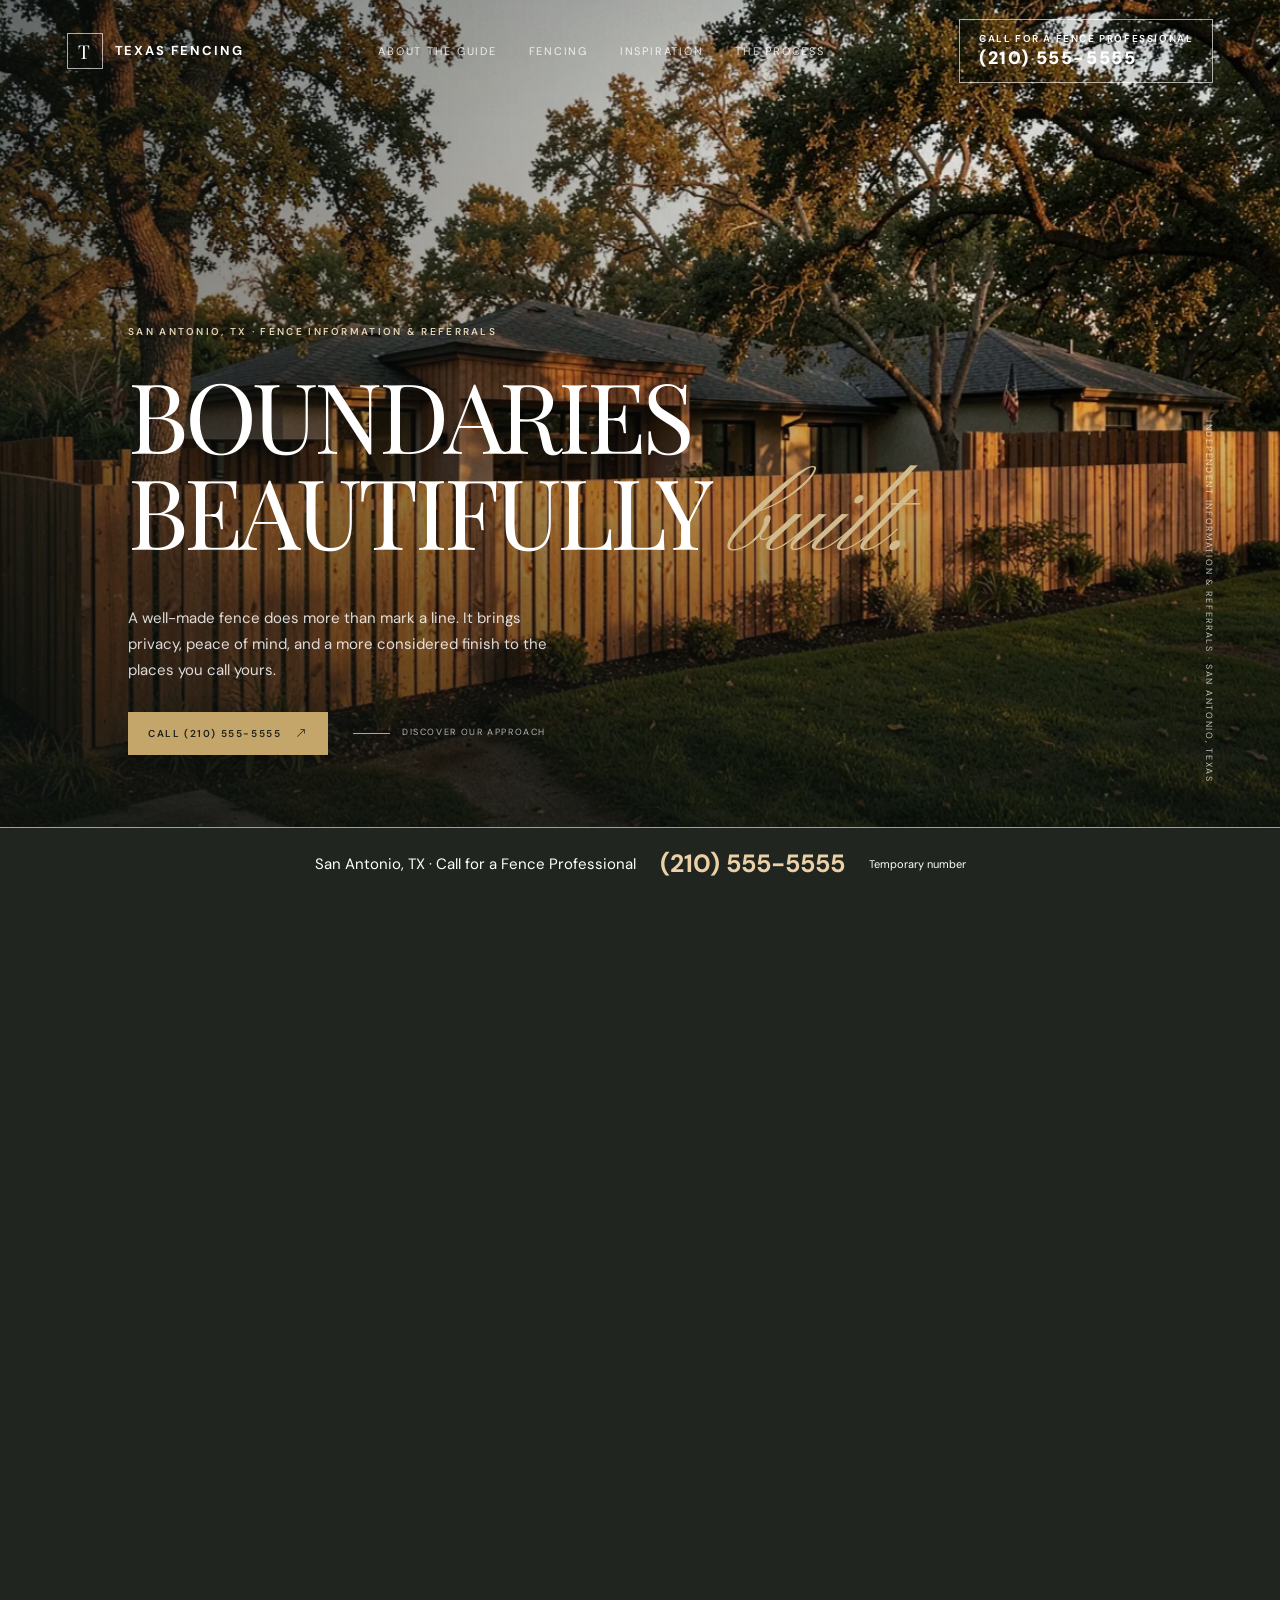
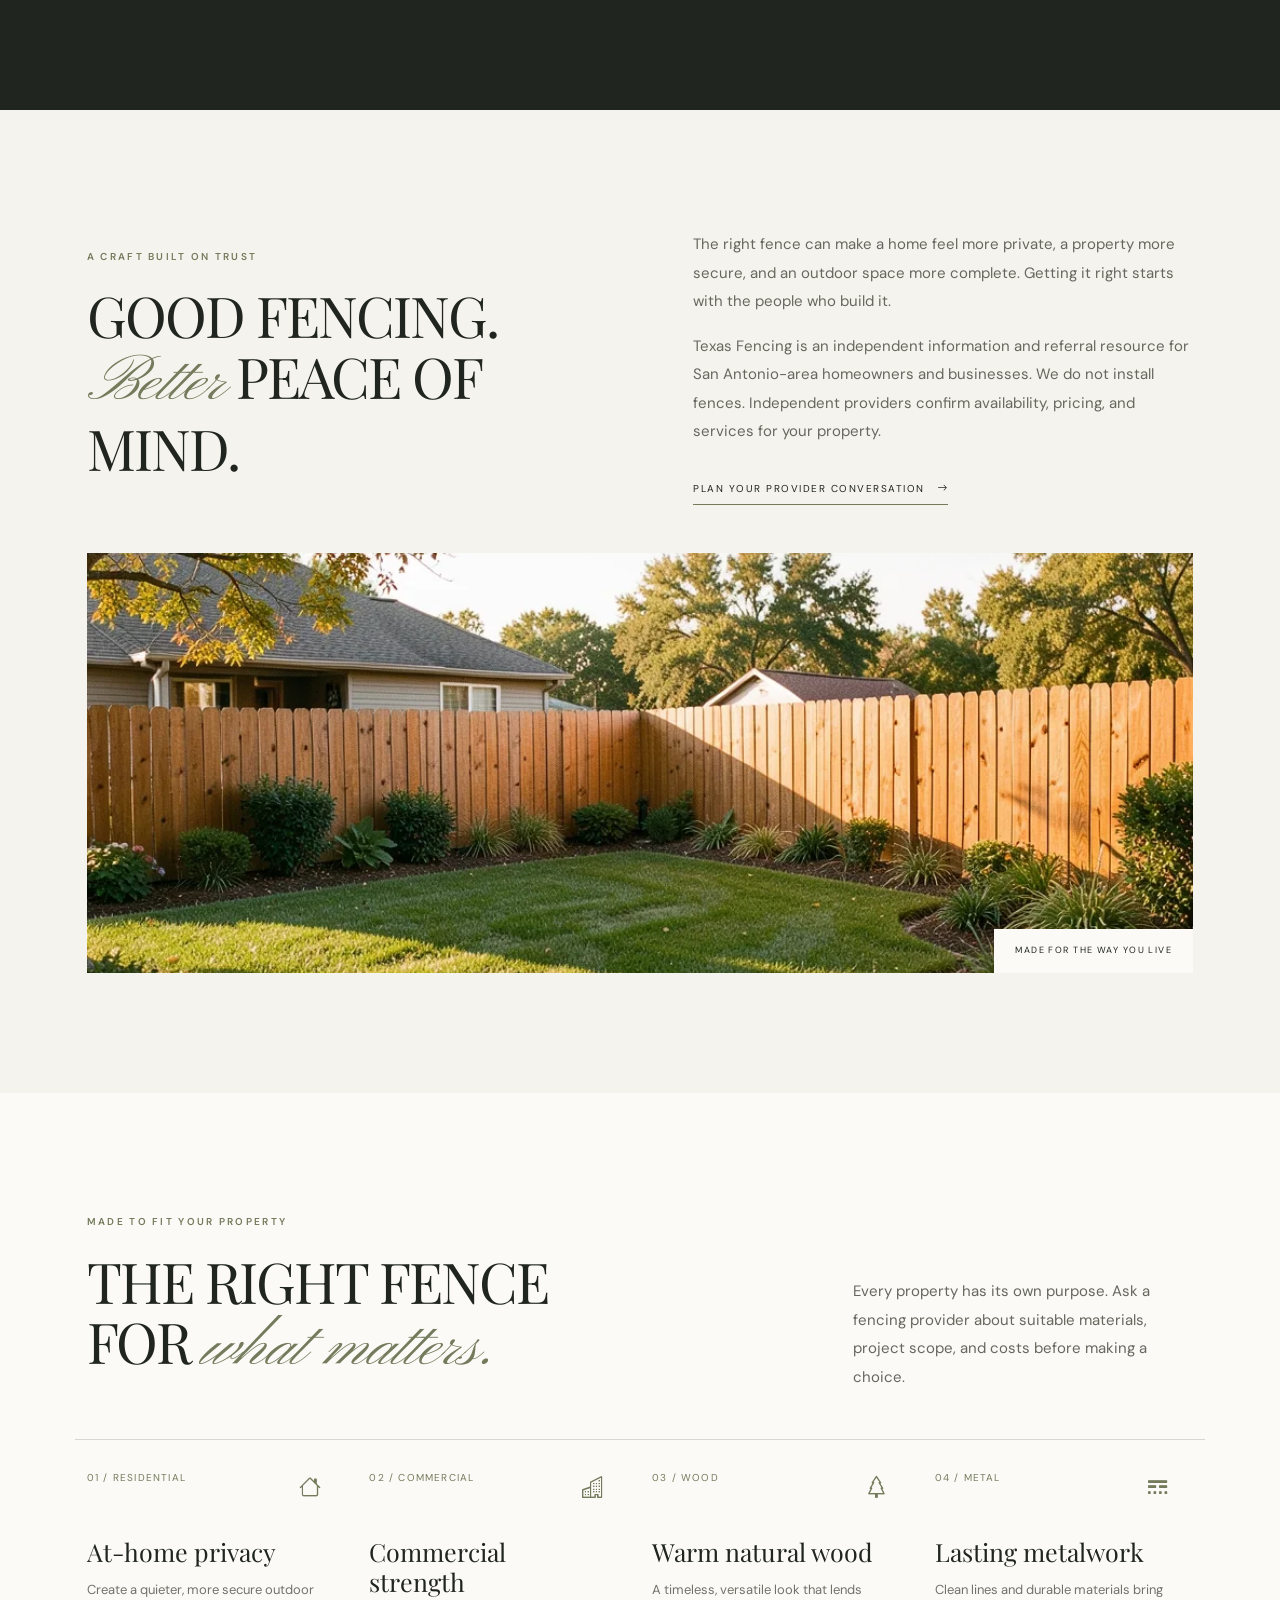
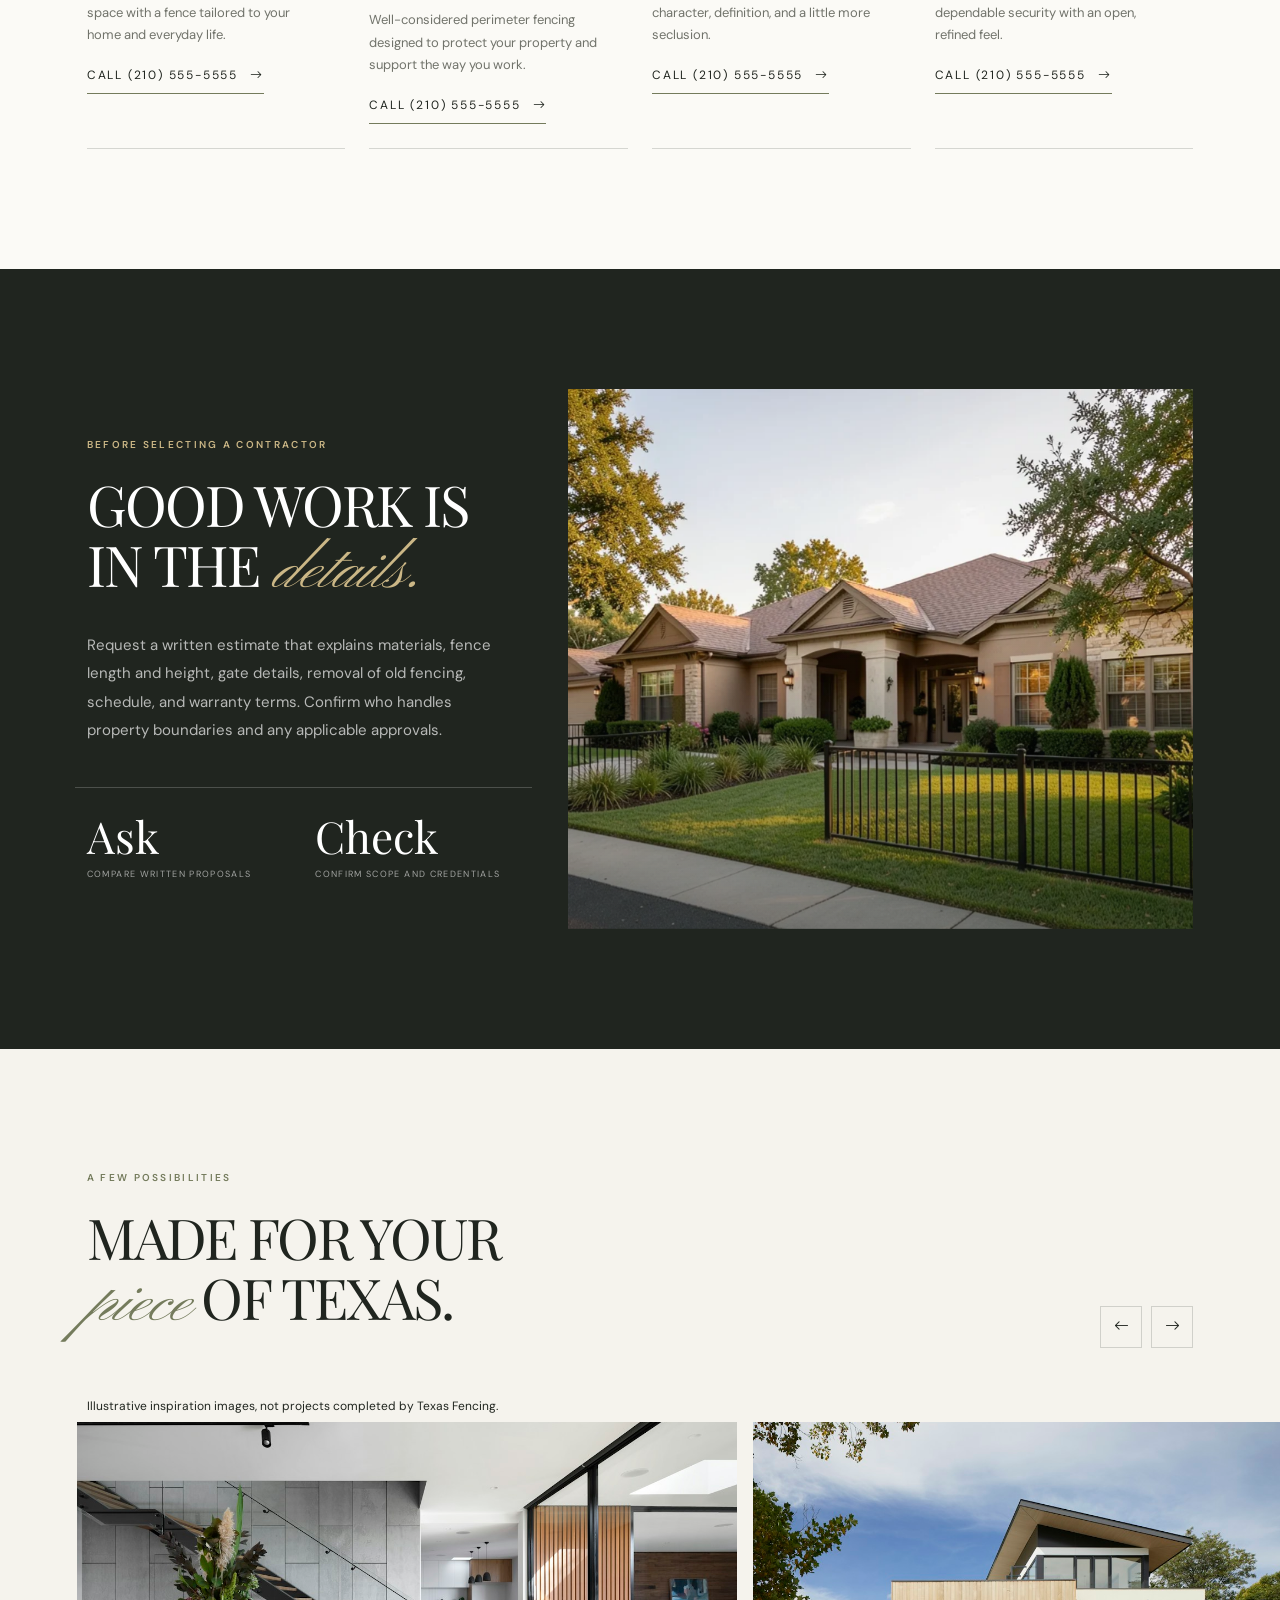
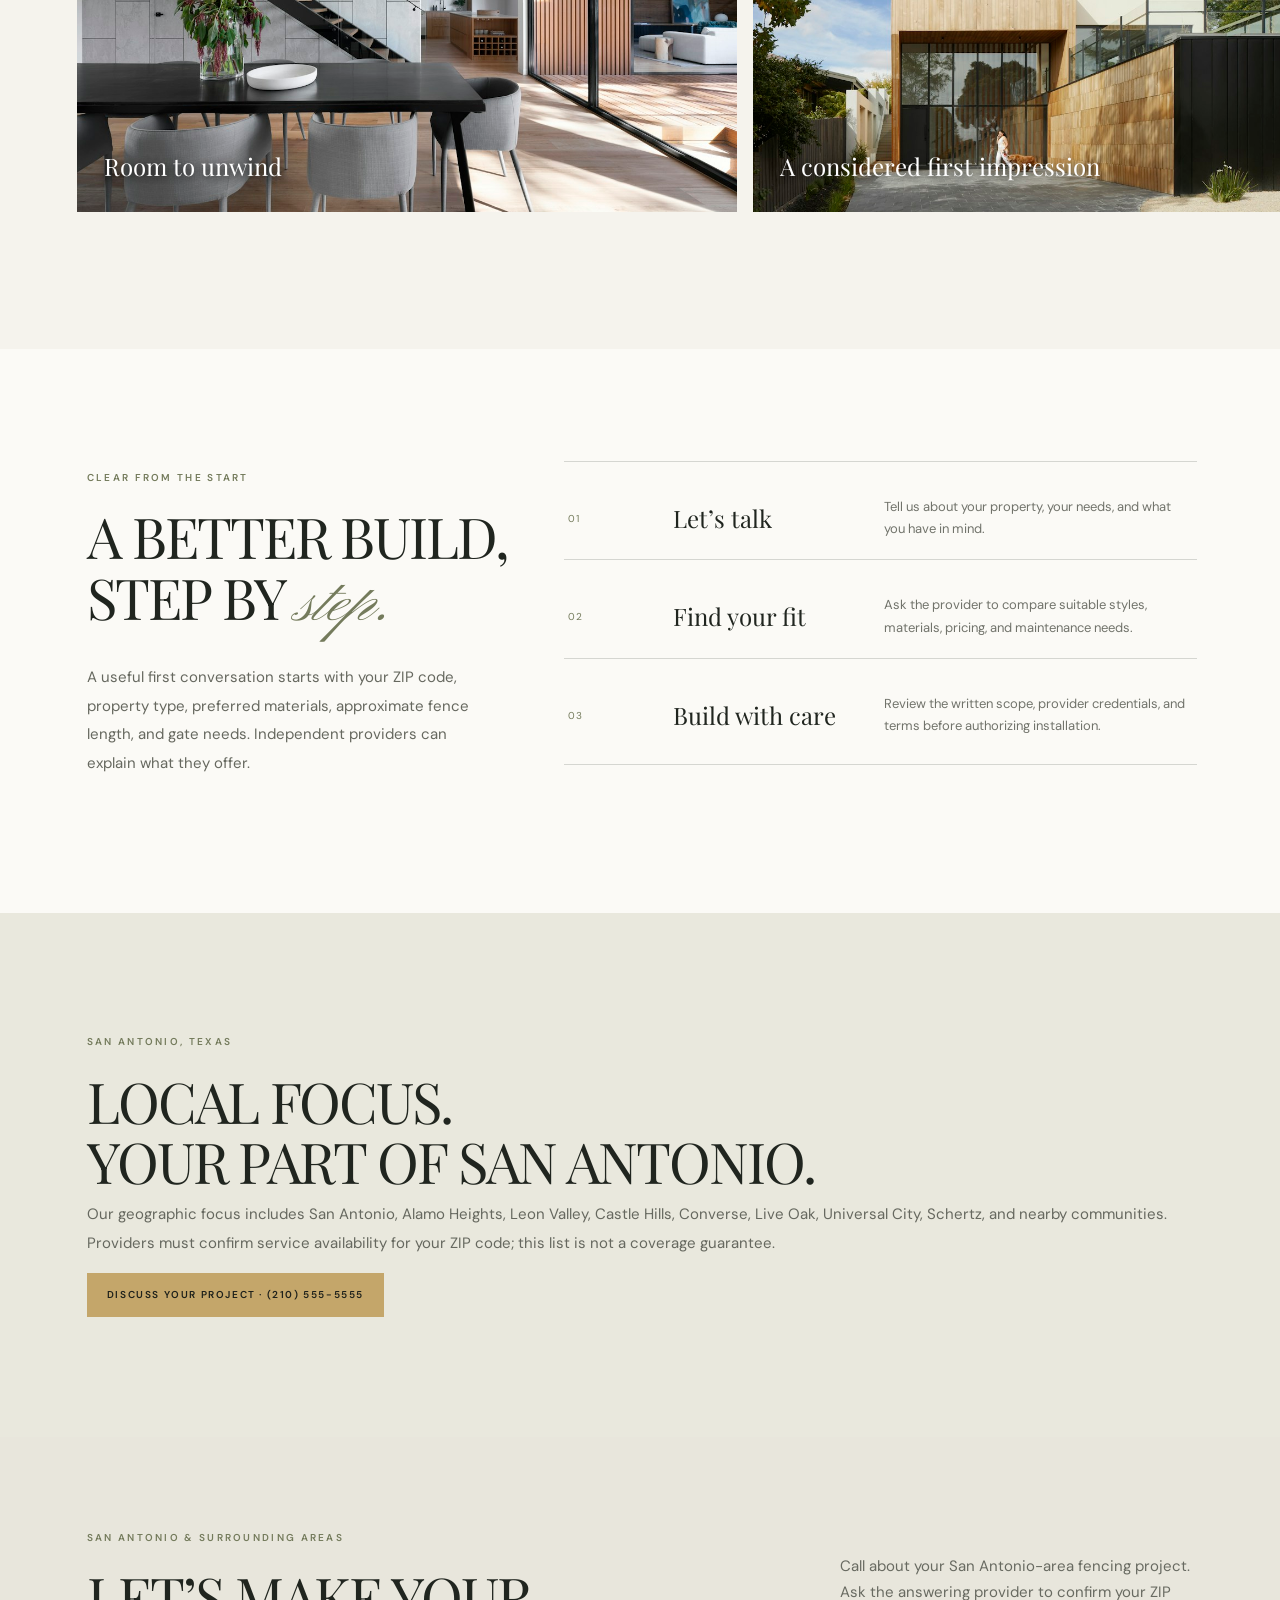
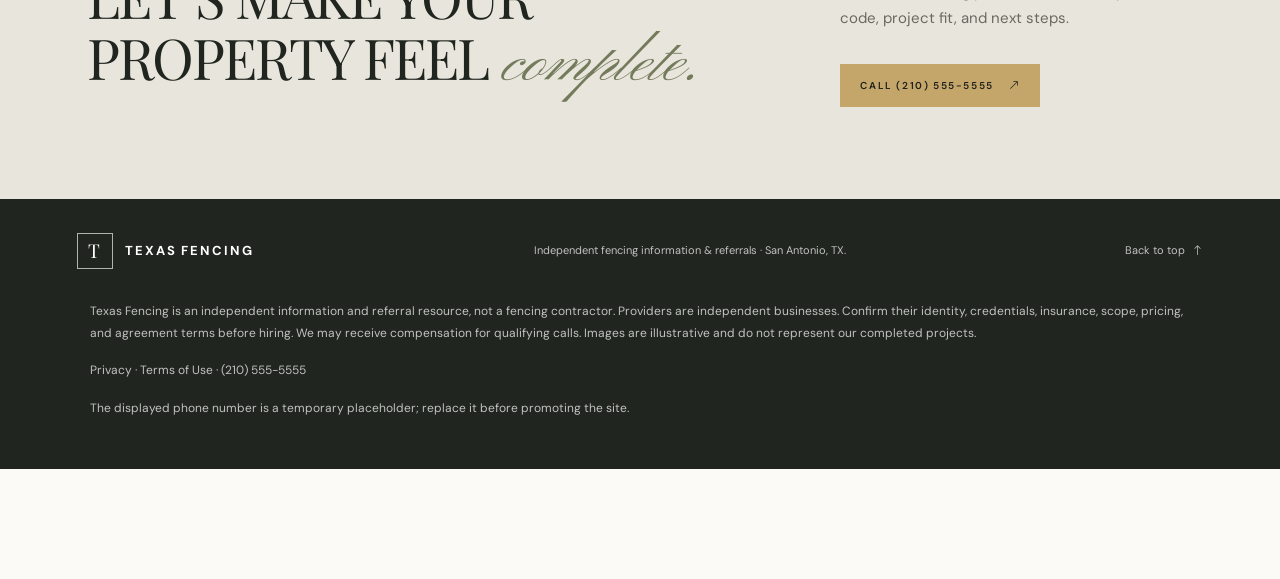
==== index.html @ 028f2a4f "Add files via upload" ====
<!DOCTYPE html>
<html lang="en">
<head>
  <meta charset="UTF-8">
  <meta name="viewport" content="width=device-width, initial-scale=1">
  <meta name="theme-color" content="#20251f">
  <meta name="description" content="Independent fencing information and referrals for San Antonio, TX and nearby communities. Explore residential and commercial options. Temporary phone (210) 555-5555.">
  <title>San Antonio Fence Installation Referrals | Texas Fencing</title>
  <link rel="preconnect" href="https://fonts.googleapis.com">
  <link rel="preconnect" href="https://fonts.gstatic.com" crossorigin>
  <link href="https://fonts.googleapis.com/css2?family=DM+Sans:wght@400;500;600;700&family=Playfair+Display:wght@400;500;600&family=Pinyon+Script&display=swap" rel="stylesheet">
  <link href="https://cdn.jsdelivr.net/npm/bootstrap@5.3.3/dist/css/bootstrap.min.css" rel="stylesheet">
  <link href="https://cdn.jsdelivr.net/npm/bootstrap-icons@1.11.3/font/bootstrap-icons.min.css" rel="stylesheet">
  
<link rel="stylesheet" href="css/style.css">
</head>
<body>
  <nav class="navbar navbar-expand-lg" aria-label="Main navigation">
    <div class="nav-wrap container-fluid">
      <a class="brand" href="#top" aria-label="Texas Fencing home"><span class="brand-mark">T</span><span>Texas Fencing</span></a>
      <button class="navbar-toggler" type="button" data-bs-toggle="collapse" data-bs-target="#mainNav" aria-controls="mainNav" aria-expanded="false" aria-label="Toggle navigation"><i class="bi bi-list"></i></button>
      <div class="collapse navbar-collapse justify-content-center" id="mainNav">
        <ul class="navbar-nav align-items-lg-center">
          <li class="nav-item"><a class="nav-link" href="#story">About the guide</a></li>
          <li class="nav-item"><a class="nav-link" href="#fencing">Fencing</a></li>
          <li class="nav-item"><a class="nav-link" href="#work">Inspiration</a></li>
          <li class="nav-item"><a class="nav-link" href="#process">The process</a></li>
        </ul>
      </div>
      <div class="header-call"><a class="nav-cta" href="tel:+12105555555"><span>Call for a Fence Professional</span><strong>(210) 555-5555</strong></a></div>
    </div>
  </nav>

  <main id="top">
    <section class="hero" aria-label="Texas Fencing">
      <div class="hero-sticky">
        <img class="hero-photo first" src="assets/img-1.webp" alt="Welcoming home with a private garden and fencing">
        <img class="hero-photo second" src="assets/img-2.webp" alt="Modern residence framed by a thoughtfully designed fence">
        <div class="hero-shade"></div>
        <div class="hero-content">
          <span class="eyebrow">San Antonio, TX · Fence information &amp; referrals</span>
          <h1>Boundaries<br>beautifully <em class="script">built.</em></h1>
          <p class="hero-copy">A well-made fence does more than mark a line. It brings privacy, peace of mind, and a more considered finish to the places you call yours.</p>
          <div class="hero-actions">
            <a class="btn-accent" href="tel:+12105555555">Call (210) 555-5555 <i class="bi bi-arrow-up-right"></i></a>
            <span class="scroll-cue">Discover our approach</span>
          </div>
        </div>
        <span class="hero-note">Independent information &amp; referrals · San Antonio, Texas</span>
      </div>
    </section>

    <section class="intro section-pad" id="story">
      <div class="section-inner">
        <div class="row align-items-center g-4">
          <div class="col-lg-6 reveal">
            <span class="eyebrow section-kicker">A craft built on trust</span>
            <h2 class="section-title">Good fencing.<br><em class="script">Better</em> peace of mind.</h2>
          </div>
          <div class="col-lg-6 reveal">
            <div class="intro-copy">
              <p class="body-copy">The right fence can make a home feel more private, a property more secure, and an outdoor space more complete. Getting it right starts with the people who build it.</p>
              <p class="body-copy">Texas Fencing is an independent information and referral resource for San Antonio-area homeowners and businesses. We do not install fences. Independent providers confirm availability, pricing, and services for your property.</p>
              <a class="text-link" href="#process">Plan your provider conversation <i class="bi bi-arrow-right"></i></a>
            </div>
          </div>
        </div>
        <div class="intro-image-wrap reveal">
          <img class="parallax-img" src="assets/img-3.webp" alt="Landscaped home exterior with a clean, well-built perimeter">
          <span class="image-caption">Made for the way you live</span>
        </div>
      </div>
    </section>

    <section class="services section-pad" id="fencing">
      <div class="section-inner">
        <div class="section-heading-row reveal">
          <div>
            <span class="eyebrow section-kicker">Made to fit your property</span>
            <h2 class="section-title">The right fence<br>for <em class="script">what matters.</em></h2>
          </div>
          <p class="body-copy mb-0" style="max-width:340px">Every property has its own purpose. Ask a fencing provider about suitable materials, project scope, and costs before making a choice.</p>
        </div>
        <div class="row row-cols-1 row-cols-md-2 row-cols-xl-4 services-grid">
          <div class="col reveal"><article class="service-card"><div class="d-flex justify-content-between"><span class="service-number">01 / RESIDENTIAL</span><i class="bi bi-house service-icon"></i></div><h3>At-home privacy</h3><p>Create a quieter, more secure outdoor space with a fence tailored to your home and everyday life.</p><a class="text-link" href="tel:+12105555555">Call (210) 555-5555 <i class="bi bi-arrow-right"></i></a></article></div>
          <div class="col reveal"><article class="service-card"><div class="d-flex justify-content-between"><span class="service-number">02 / COMMERCIAL</span><i class="bi bi-buildings service-icon"></i></div><h3>Commercial strength</h3><p>Well-considered perimeter fencing designed to protect your property and support the way you work.</p><a class="text-link" href="tel:+12105555555">Call (210) 555-5555 <i class="bi bi-arrow-right"></i></a></article></div>
          <div class="col reveal"><article class="service-card"><div class="d-flex justify-content-between"><span class="service-number">03 / WOOD</span><i class="bi bi-tree service-icon"></i></div><h3>Warm natural wood</h3><p>A timeless, versatile look that lends character, definition, and a little more seclusion.</p><a class="text-link" href="tel:+12105555555">Call (210) 555-5555 <i class="bi bi-arrow-right"></i></a></article></div>
          <div class="col reveal"><article class="service-card"><div class="d-flex justify-content-between"><span class="service-number">04 / METAL</span><i class="bi bi-border-style service-icon"></i></div><h3>Lasting metalwork</h3><p>Clean lines and durable materials bring dependable security with an open, refined feel.</p><a class="text-link" href="tel:+12105555555">Call (210) 555-5555 <i class="bi bi-arrow-right"></i></a></article></div>
        </div>
      </div>
    </section>

    <section class="why section-pad">
      <div class="section-inner">
        <div class="row align-items-center g-lg-5">
          <div class="col-lg-5 reveal">
            <span class="eyebrow section-kicker">Before selecting a contractor</span>
            <h2 class="section-title mb-4">Good work is<br>in the <em class="script">details.</em></h2>
            <p class="body-copy why-copy">Request a written estimate that explains materials, fence length and height, gate details, removal of old fencing, schedule, and warranty terms. Confirm who handles property boundaries and any applicable approvals.</p>
            <div class="row stats"><div class="col-6"><div class="stat-num">Ask</div><span class="stat-label">Compare written proposals</span></div><div class="col-6"><div class="stat-num">Check</div><span class="stat-label">Confirm scope and credentials</span></div></div>
          </div>
          <div class="col-lg-7 reveal">
            <div class="why-image">
              <img class="parallax-img" src="assets/img-4.webp" alt="Finished residential exterior and private garden, carefully maintained">
            </div>
          </div>
        </div>
      </div>
    </section>

    <section class="gallery section-pad" id="work">
      <div class="section-inner">
        <div class="section-heading-row reveal">
          <div><span class="eyebrow section-kicker">A few possibilities</span><h2 class="section-title">Made for your<br><em class="script">piece</em> of Texas.</h2></div>
          <div class="gallery-controls" aria-label="Gallery controls">
            <button type="button" class="slide-prev" aria-label="Scroll gallery left"><i class="bi bi-arrow-left"></i></button>
            <button type="button" class="slide-next" aria-label="Scroll gallery right"><i class="bi bi-arrow-right"></i></button>
          </div>
        </div>
      </div>
      <p class="section-inner image-note">Illustrative inspiration images, not projects completed by Texas Fencing.</p><div class="gallery-track" id="galleryTrack" aria-label="Fence inspiration gallery">
        <figure><img src="assets/img-5.jpg" alt="Modern outdoor living space with quiet, natural finishes"><figcaption>Room to unwind</figcaption></figure>
        <figure><img src="assets/img-6.jpg" alt="Refined residential entry and landscaped exterior"><figcaption>A considered first impression</figcaption></figure>
        <figure><img src="assets/img-7.jpg" alt="Contemporary home exterior, clean architecture and natural surroundings"><figcaption>Built around your home</figcaption></figure>
        <figure><img src="assets/img-8.jpg" alt="Warm home and tranquil outdoor landscape"><figcaption>Privacy, with purpose</figcaption></figure>
      </div>
    </section>

    <section class="process section-pad" id="process">
      <div class="section-inner">
        <div class="row g-5">
          <div class="col-lg-5 reveal">
            <span class="eyebrow section-kicker">Clear from the start</span>
            <h2 class="section-title">A better build,<br>step by <em class="script">step.</em></h2>
            <p class="body-copy mt-4" style="max-width:390px">A useful first conversation starts with your ZIP code, property type, preferred materials, approximate fence length, and gate needs. Independent providers can explain what they offer.</p>
          </div>
          <div class="col-lg-7 reveal">
            <div class="process-item row align-items-center g-2"><div class="col-2 process-index">01</div><div class="col-md-4"><h3>Let’s talk</h3></div><div class="col-md-6"><p>Tell us about your property, your needs, and what you have in mind.</p></div></div>
            <div class="process-item row align-items-center g-2"><div class="col-2 process-index">02</div><div class="col-md-4"><h3>Find your fit</h3></div><div class="col-md-6"><p>Ask the provider to compare suitable styles, materials, pricing, and maintenance needs.</p></div></div>
            <div class="process-item row align-items-center g-2"><div class="col-2 process-index">03</div><div class="col-md-4"><h3>Build with care</h3></div><div class="col-md-6"><p>Review the written scope, provider credentials, and terms before authorizing installation.</p></div></div>
          </div>
        </div>
      </div>
    </section>

    <section class="section-pad local-area" id="areas"><div class="section-inner"><span class="eyebrow section-kicker">San Antonio, Texas</span><h2 class="section-title">Local focus.<br>Your part of San Antonio.</h2><p class="body-copy">Our geographic focus includes San Antonio, Alamo Heights, Leon Valley, Castle Hills, Converse, Live Oak, Universal City, Schertz, and nearby communities. Providers must confirm service availability for your ZIP code; this list is not a coverage guarantee.</p><a class="btn-accent" href="tel:+12105555555">Discuss your project · (210) 555-5555</a></div></section>
    <section class="contact" id="contact">
      <div class="contact-panel">
        <div class="row align-items-end g-4">
          <div class="col-lg-8 reveal">
            <span class="eyebrow section-kicker">San Antonio &amp; surrounding areas</span>
            <h2 class="section-title">Let’s make your<br>property feel <em class="script">complete.</em></h2>
          </div>
          <div class="col-lg-4 reveal">
            <p class="contact-note">Call about your San Antonio-area fencing project. Ask the answering provider to confirm your ZIP code, project fit, and next steps.</p>
            <a class="btn-accent mt-3" href="tel:+12105555555">Call (210) 555-5555 <i class="bi bi-arrow-up-right"></i></a>
          </div>
        </div>
      </div>
    </section>
  </main><aside class="call-banner"><span>San Antonio, TX · Call for a Fence Professional</span><a href="tel:+12105555555">(210) 555-5555</a><small>Temporary number</small></aside>

  <footer>
    <div class="d-flex justify-content-between align-items-center footer-flex">
      <a class="brand" href="#top"><span class="brand-mark">T</span><span>Texas Fencing</span></a>
      <span>Independent fencing information &amp; referrals · San Antonio, TX.</span>
      <a href="#top">Back to top <i class="bi bi-arrow-up ms-1"></i></a>
    </div>
<div class="footer-disclosure"><p>Texas Fencing is an independent information and referral resource, not a fencing contractor. Providers are independent businesses. Confirm their identity, credentials, insurance, scope, pricing, and agreement terms before hiring. We may receive compensation for qualifying calls. Images are illustrative and do not represent our completed projects.</p><p><a href="privacy.html">Privacy</a> · <a href="terms.html">Terms of Use</a> · <a href="tel:+12105555555">(210) 555-5555</a></p><p>The displayed phone number is a temporary placeholder; replace it before promoting the site.</p></div></footer>

  <script src="https://cdn.jsdelivr.net/npm/bootstrap@5.3.3/dist/js/bootstrap.bundle.min.js"></script>
  <script>
    (() => {
      const nav = document.querySelector('.navbar');
      const hero = document.querySelector('.hero');
      const first = document.querySelector('.hero-photo.first');
      const second = document.querySelector('.hero-photo.second');
      let ticking = false;
      function updateScroll() {
        const y = window.scrollY || 0;
        nav.classList.toggle('scrolled', y > 30);
        if (hero && !matchMedia('(prefers-reduced-motion: reduce)').matches) {
          const rect = hero.getBoundingClientRect();
          const progress = Math.min(1, Math.max(0, -rect.top / (hero.offsetHeight - innerHeight)));
          first.style.transform = `scale(${1.02 + progress * .1})`;
          second.style.transform = `scale(${1.08 + progress * .06})`;
          second.style.opacity = Math.max(0, (progress - .35) / .65);
        }
        ticking = false;
      }
      window.addEventListener('scroll', () => {
        if (!ticking) { ticking = true; requestAnimationFrame(updateScroll); }
      }, {passive:true});
      updateScroll();

      const revealObserver = new IntersectionObserver(entries => {
        entries.forEach(entry => {
          if (entry.isIntersecting) {
            entry.target.classList.add('visible');
            revealObserver.unobserve(entry.target);
          }
        });
      }, {threshold:.12});
      document.querySelectorAll('.reveal').forEach(el => revealObserver.observe(el));



      const track = document.getElementById('galleryTrack');
      document.querySelector('.slide-prev').addEventListener('click', () => track.scrollBy({left:-track.clientWidth*.72,behavior:'smooth'}));
      document.querySelector('.slide-next').addEventListener('click', () => track.scrollBy({left:track.clientWidth*.72,behavior:'smooth'}));
    })();
  </script>
</body>
</html>
---- css/style.css ----
:root{--ink:#20251f;--cream:#f5f3ed;--paper:#fbfaf6;--sage:#747b5c;--gold:#c4a66a;--line:rgba(32,37,31,.17);--sans:'DM Sans',sans-serif;--serif:'Playfair Display',serif}
    *{box-sizing:border-box}
    html{scroll-behavior:smooth}
    body{margin:0;background:var(--paper);color:var(--ink);font-family:var(--sans);font-size:15px;line-height:1.75;-webkit-font-smoothing:antialiased}
    a{color:inherit;text-decoration:none}
    .navbar{position:fixed;inset:0 0 auto;z-index:1000;padding:19px 0;color:#fff;transition:background .35s,padding .35s,backdrop-filter .35s}
    .navbar.scrolled{padding:12px 0;background:rgba(31,36,31,.88);backdrop-filter:blur(14px);border-bottom:1px solid rgba(255,255,255,.12)}
    .nav-wrap{max-width:1440px;padding:0 5.2%;margin:auto}
    .brand{display:flex;align-items:center;gap:12px;font-size:13px;font-weight:700;letter-spacing:.15em;text-transform:uppercase;white-space:nowrap}
    .brand-mark{display:grid;place-items:center;width:36px;height:36px;border:1px solid rgba(255,255,255,.65);font-family:var(--serif);font-size:19px;font-weight:400}
    .navbar-nav{gap:32px}
    .navbar-nav .nav-link{padding:8px 0!important;color:rgba(255,255,255,.83);font-size:11px;letter-spacing:.16em;text-transform:uppercase;transition:color .2s}
    .navbar-nav .nav-link:hover{color:#fff}
    .nav-cta,.btn-outline-light,.btn-accent{border-radius:0;padding:12px 19px;font-size:10px;letter-spacing:.16em;text-transform:uppercase;font-weight:600}
    .nav-cta{border:1px solid rgba(255,255,255,.65);color:#fff}
    .nav-cta:hover{background:#fff;color:var(--ink)}
    .navbar-toggler{border:1px solid rgba(255,255,255,.5);color:#fff;padding:7px 10px}
    .navbar-toggler:focus{box-shadow:none}
    .hero{height:190vh;position:relative;background:var(--ink)}
    .hero-sticky{height:100vh;position:sticky;top:0;overflow:hidden}
    .hero-photo{position:absolute;inset:-3%;width:106%;height:106%;object-fit:cover;transform:scale(1.02);will-change:transform}
    .hero-photo.second{opacity:0;transition:opacity .15s}
    .hero-shade{position:absolute;inset:0;background:linear-gradient(90deg,rgba(14,19,16,.58),rgba(14,19,16,.1) 70%),linear-gradient(0deg,rgba(12,16,13,.69),transparent 57%)}
    .hero-content{position:absolute;left:10%;right:8%;bottom:12%;color:white;max-width:850px}
    .eyebrow{font-size:10px;letter-spacing:.23em;text-transform:uppercase;font-weight:600}
    .hero .eyebrow{color:#e2d4b6}
    h1,h2,h3{font-family:var(--serif);font-weight:400}
    h1{font-size:clamp(3rem,7.6vw,7.4rem);line-height:.99;letter-spacing:-.04em;margin:22px 0 26px;text-transform:uppercase}
    .script{font-family:'Pinyon Script',cursive;text-transform:none;font-size:1.12em;color:#d1bb8e;letter-spacing:0}
    .hero-copy{max-width:430px;color:rgba(255,255,255,.84);font-size:15px}
    .hero-actions{display:flex;align-items:center;gap:25px;margin-top:28px}
    .btn-accent{display:inline-flex;align-items:center;gap:15px;background:var(--gold);color:#1e211b;border:1px solid var(--gold);transition:.25s}
    .btn-accent:hover{background:#d1bb8e;border-color:#d1bb8e;color:#1e211b;transform:translateY(-2px)}
    .hero-note{position:absolute;right:5%;bottom:13%;writing-mode:vertical-rl;color:rgba(255,255,255,.72);font-size:9px;letter-spacing:.19em;text-transform:uppercase}
    .scroll-cue{display:flex;align-items:center;gap:12px;color:rgba(255,255,255,.68);font-size:9px;letter-spacing:.18em;text-transform:uppercase}
    .scroll-cue:before{content:"";height:1px;width:37px;background:var(--gold)}
    .section-pad{padding:120px 0}
    .section-inner{max-width:1260px;margin:auto;padding:0 6%}
    .intro{background:var(--cream)}
    .intro .intro-copy{max-width:500px;margin-left:auto}
    .section-kicker{color:var(--sage);display:block;margin-bottom:20px}
    .section-title{font-size:clamp(2.3rem,4.4vw,4.6rem);line-height:1.08;letter-spacing:-.035em;text-transform:uppercase}
    .section-title .script{color:var(--sage)}
    .body-copy{color:#66685f;font-size:15px;line-height:1.9}
    .text-link{display:inline-flex;align-items:center;gap:12px;border-bottom:1px solid var(--sage);padding-bottom:7px;margin-top:18px;font-size:10px;letter-spacing:.15em;text-transform:uppercase}
    .text-link i{transition:transform .2s}.text-link:hover i{transform:translateX(5px)}
    .intro-image-wrap{position:relative;margin-top:48px;overflow:hidden;height:420px}
    .intro-image-wrap img{width:100%;height:100%;object-fit:cover}
    .image-caption{position:absolute;right:0;bottom:0;background:var(--paper);padding:14px 21px;font-size:9px;letter-spacing:.16em;text-transform:uppercase}
    .services{background:var(--paper)}
    .section-heading-row{display:flex;justify-content:space-between;align-items:end;gap:30px;margin-bottom:48px}
    .services-grid{border-top:1px solid var(--line)}
    .service-card{height:100%;padding:29px 24px 24px 0;border-bottom:1px solid var(--line);transition:transform .3s}
    .service-card:hover{transform:translateY(-5px)}
    .service-number{font-size:10px;letter-spacing:.12em;color:var(--sage)}
    .service-card h3{font-size:25px;margin:29px 0 12px}
    .service-card p{color:#71736b;font-size:13px;max-width:280px;margin:0}
    .service-icon{font-size:22px;color:var(--sage)}
    .why{background:var(--ink);color:#fff}
    .why .section-kicker{color:#cbb786}
    .why .section-title .script{color:#cbb786}
    .why-copy{color:rgba(255,255,255,.68);max-width:430px}
    .why-image{height:540px;overflow:hidden;position:relative}
    .why-image img{width:100%;height:100%;object-fit:cover}
    .why-image:after{content:"";position:absolute;inset:0;background:linear-gradient(0deg,rgba(15,20,16,.45),transparent 55%)}
    .stats{border-top:1px solid rgba(255,255,255,.2);margin-top:42px;padding-top:26px}
    .stat-num{font-family:var(--serif);font-size:44px;line-height:1}
    .stat-label{display:block;margin-top:9px;color:rgba(255,255,255,.58);font-size:9px;letter-spacing:.15em;text-transform:uppercase}
    .gallery{background:var(--cream);overflow:hidden}
    .gallery-track{display:flex;gap:16px;overflow-x:auto;scroll-snap-type:x mandatory;padding:5px 6% 17px;scrollbar-width:thin;scrollbar-color:var(--sage) transparent}
    .gallery-track figure{position:relative;flex:0 0 min(65vw,660px);height:390px;margin:0;overflow:hidden;scroll-snap-align:center}
    .gallery-track img{width:100%;height:100%;object-fit:cover;transition:transform .8s}
    .gallery-track figure:hover img{transform:scale(1.04)}
    .gallery-track figcaption{position:absolute;bottom:0;left:0;padding:25px 27px;color:#fff;font-family:var(--serif);font-size:24px;text-shadow:0 2px 10px #000}
    .gallery-controls{display:flex;gap:9px}
    .gallery-controls button{width:42px;height:42px;border:1px solid var(--line);background:transparent;color:var(--ink);transition:.2s}
    .gallery-controls button:hover{background:var(--ink);color:#fff}
    .process{background:var(--paper)}
    .process-item{border-top:1px solid var(--line);padding:26px 0}
    .process-item:last-child{border-bottom:1px solid var(--line)}
    .process-index{font-size:10px;color:var(--sage);letter-spacing:.13em}
    .process-item h3{font-size:24px;margin:0}
    .process-item p{font-size:13px;color:#71736b;margin:0;max-width:400px}
    .contact{background:#e8e6dc;padding:92px 0}
    .contact-panel{max-width:1260px;margin:auto;padding:0 6%}
    .contact .section-title{max-width:760px}
    .contact-note{color:#686a61;max-width:370px}
    footer{background:#20251f;color:rgba(255,255,255,.72);padding:34px 6%;font-size:11px}
    footer .brand{color:white}
    footer a:hover{color:white}
    .reveal{opacity:0;transform:translateY(24px);transition:opacity .8s ease,transform .8s ease}
    .reveal.visible{opacity:1;transform:translateY(0)}
    .parallax-img{will-change:transform}
    @media(max-width:767.98px){
      .nav-wrap{padding:0 5%}.navbar{padding:14px 0}.navbar-collapse{padding:18px 0 8px}
      .navbar-nav{gap:7px}.nav-cta{display:inline-flex;margin-top:9px}
      .hero{height:155vh}.hero-content{left:7%;right:7%;bottom:12%}h1{font-size:clamp(3.15rem,14vw,5.2rem)}
      .hero-note{display:none}.hero-copy{font-size:14px}
      .section-pad{padding:83px 0}.section-inner{padding:0 7%}
      .intro .intro-copy{margin:35px 0 0}.intro-image-wrap{height:310px;margin-top:35px}
      .section-heading-row{align-items:start;flex-direction:column}.service-card{padding:24px 0}
      .service-card h3{margin:17px 0 8px}
      .why-image{height:350px;margin-top:35px}.stats{margin-top:28px}
      .stat-num{font-size:37px}.gallery-track{padding-left:7%;padding-right:7%}
      .gallery-track figure{flex-basis:84vw;height:290px}
      .process-item h3{margin:8px 0}.process-item p{margin-top:5px}
      .contact{padding:75px 0}.contact-panel{padding:0 7%}.contact-note{margin-top:25px}
      footer .footer-flex{gap:20px;align-items:flex-start!important;flex-direction:column}
    }
    @media(prefers-reduced-motion:reduce){
      *,*::before,*::after{scroll-behavior:auto!important;transition-duration:.01ms!important;animation-duration:.01ms!important;animation-iteration-count:1!important}
      .hero-photo{transform:none!important}
    }
/* San Antonio referral layout. */
body{padding-bottom:110px}html{scroll-padding-top:130px}.nav-wrap{gap:18px}.header-call{flex-shrink:0}.nav-cta{display:flex;flex-direction:column;gap:2px;white-space:nowrap;line-height:1.3}.nav-cta span{font-size:10px}.nav-cta strong{font-size:18px}.call-banner{position:fixed;inset:auto 0 0;z-index:1100;display:flex;align-items:center;justify-content:center;gap:8px 24px;background:#20251f;color:#fff;border-top:1px solid #bd9b6d;padding:14px 20px;text-align:center;flex-wrap:wrap}.call-banner a{font-size:25px;font-weight:700;color:#ecd1a8;text-decoration:none;white-space:nowrap}.call-banner small{font-size:11px}.footer-disclosure{max-width:1100px;margin:32px auto 0;font-size:12px;line-height:1.8}.local-area{background:#e9e8dd}.image-note{font-size:12px}.service-card .text-link{font-size:12px}.reveal{opacity:1;transform:none}.hero-content{bottom:calc(100px + 5vh)}.policy-main{max-width:850px;margin:auto;padding:70px 24px}.policy-main h1{font-size:42px}
@media(max-width:991px){.nav-wrap{flex-wrap:wrap}.header-call{order:3;width:100%}.header-call .nav-cta{flex-direction:row;gap:12px;justify-content:center;padding:10px}.navbar-collapse{order:4;width:100%}.hero{height:auto!important;min-height:0!important}.hero-sticky{position:relative;height:auto;min-height:100svh}.hero-content{position:relative;inset:auto;padding:220px 24px 140px}.hero-note{display:none}}
@media(max-width:575px){body{padding-bottom:145px}.call-banner{flex-direction:column;gap:3px}.call-banner span{font-size:12px}.call-banner a{font-size:24px}}
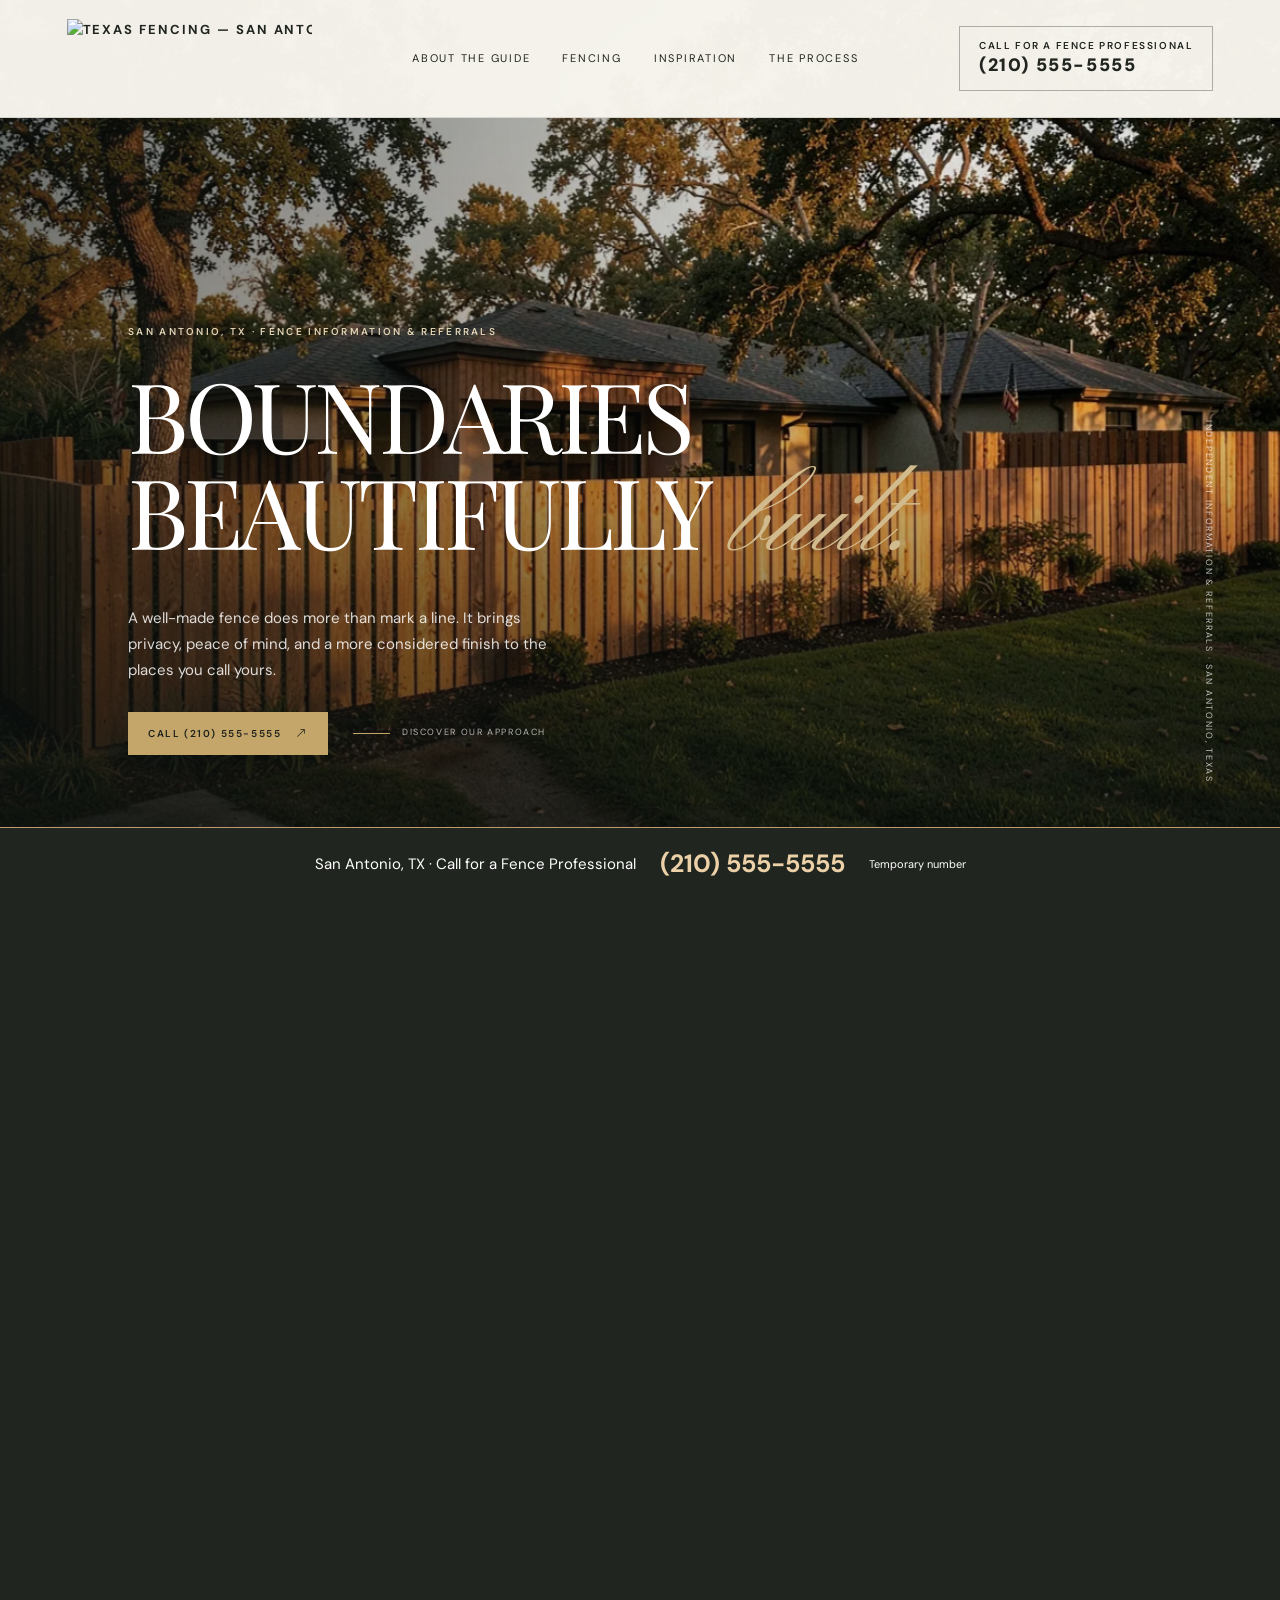
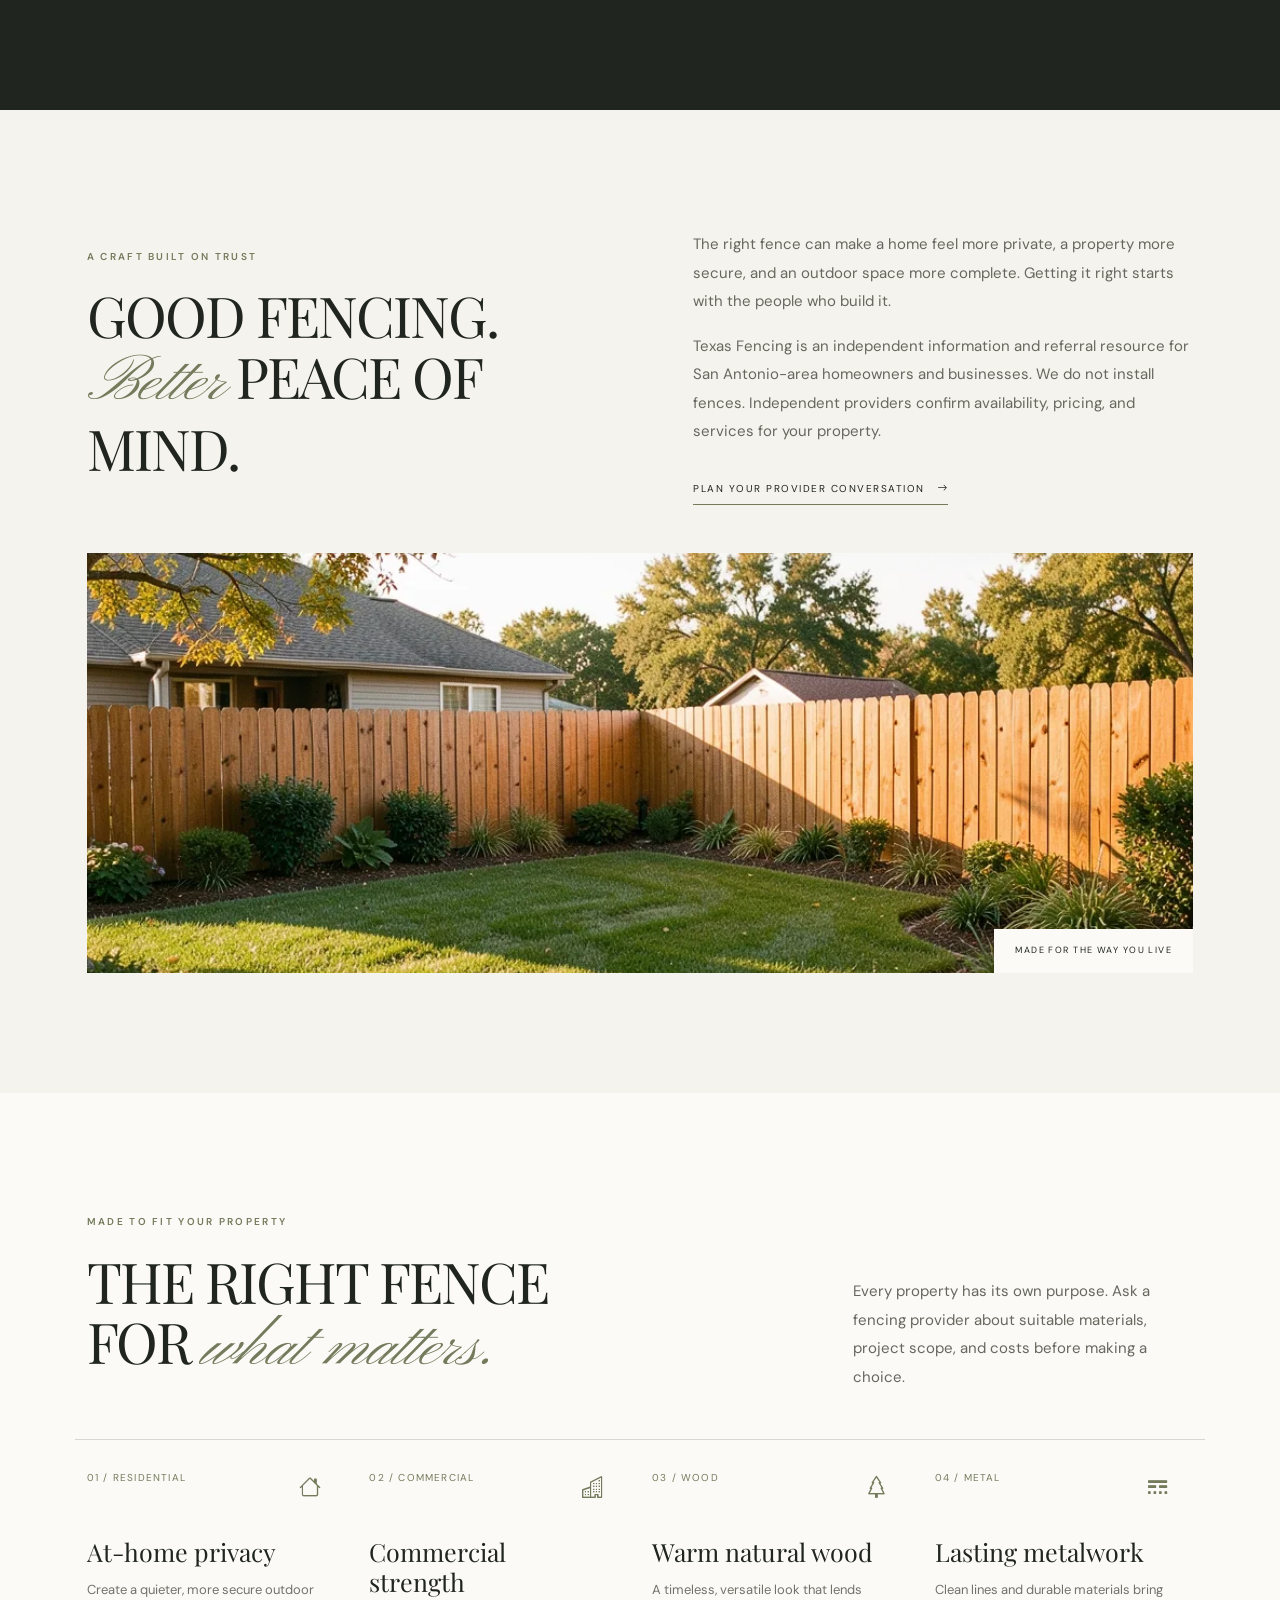
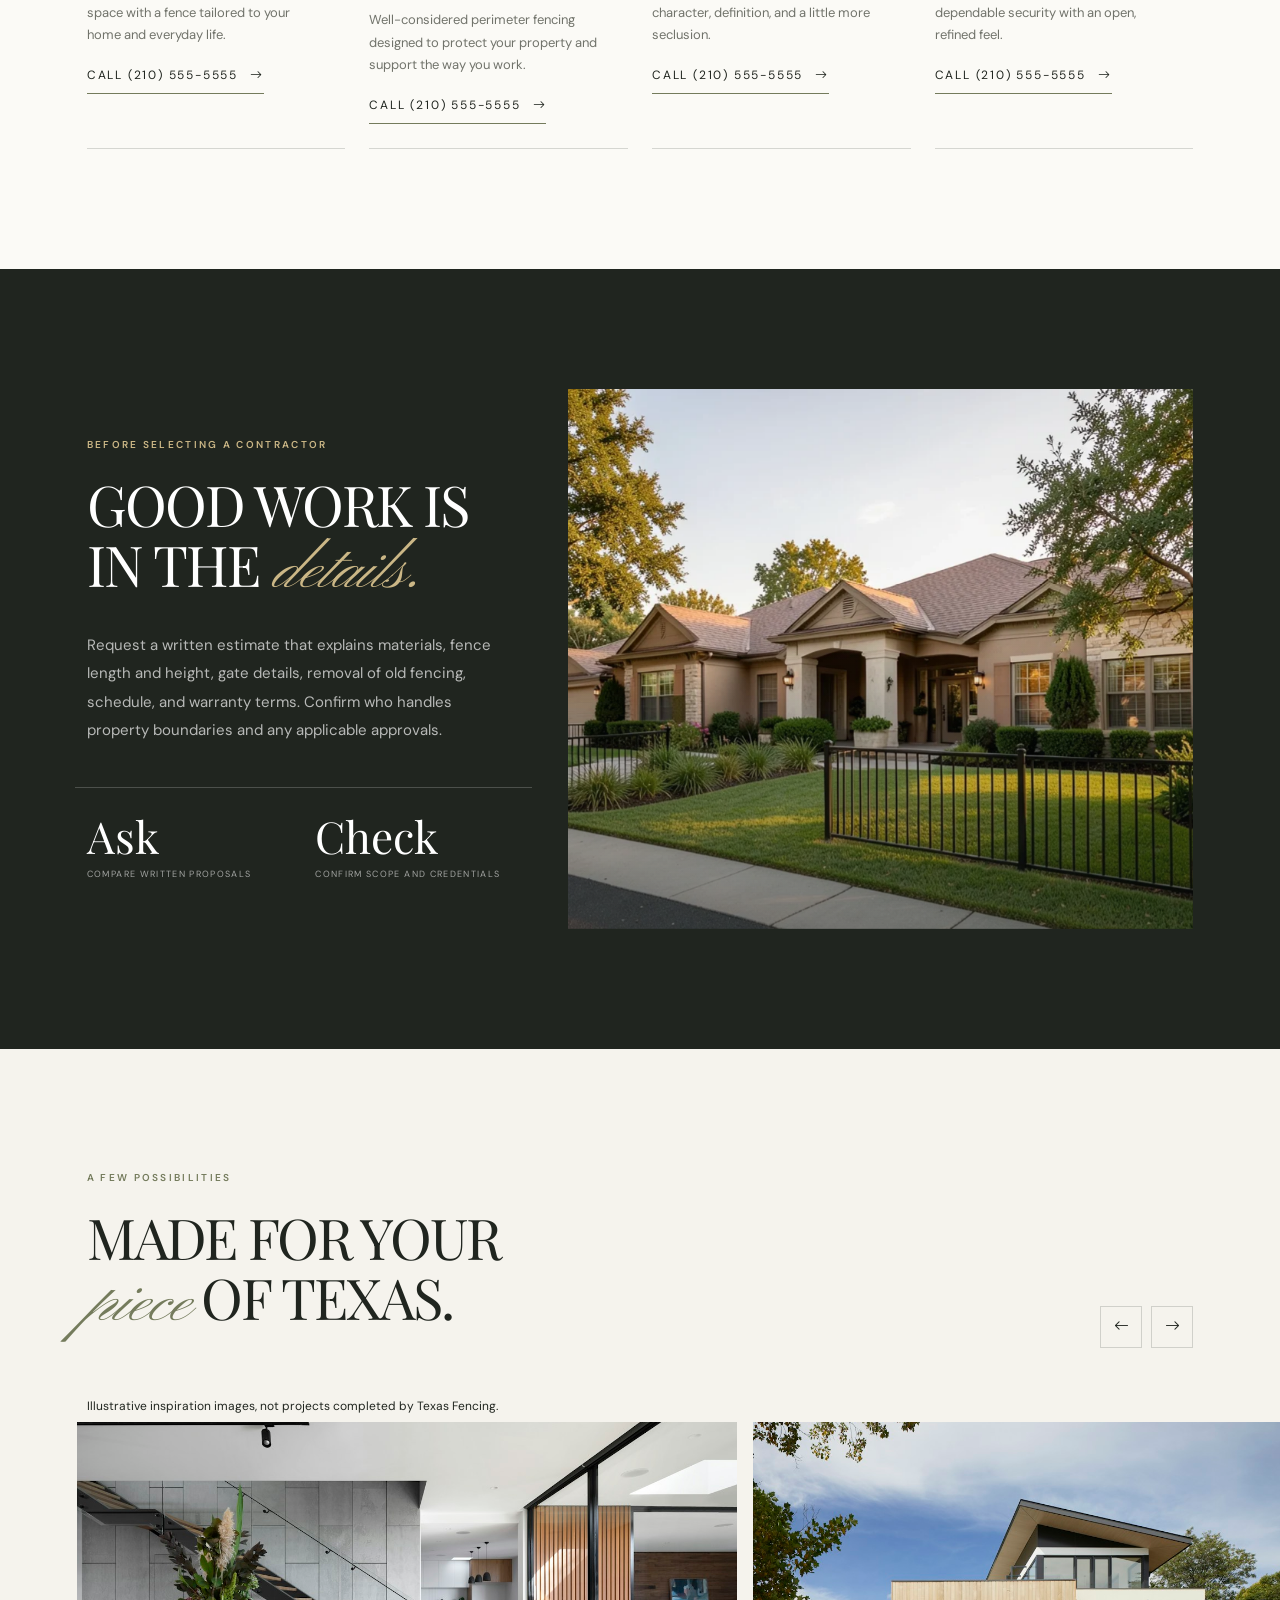
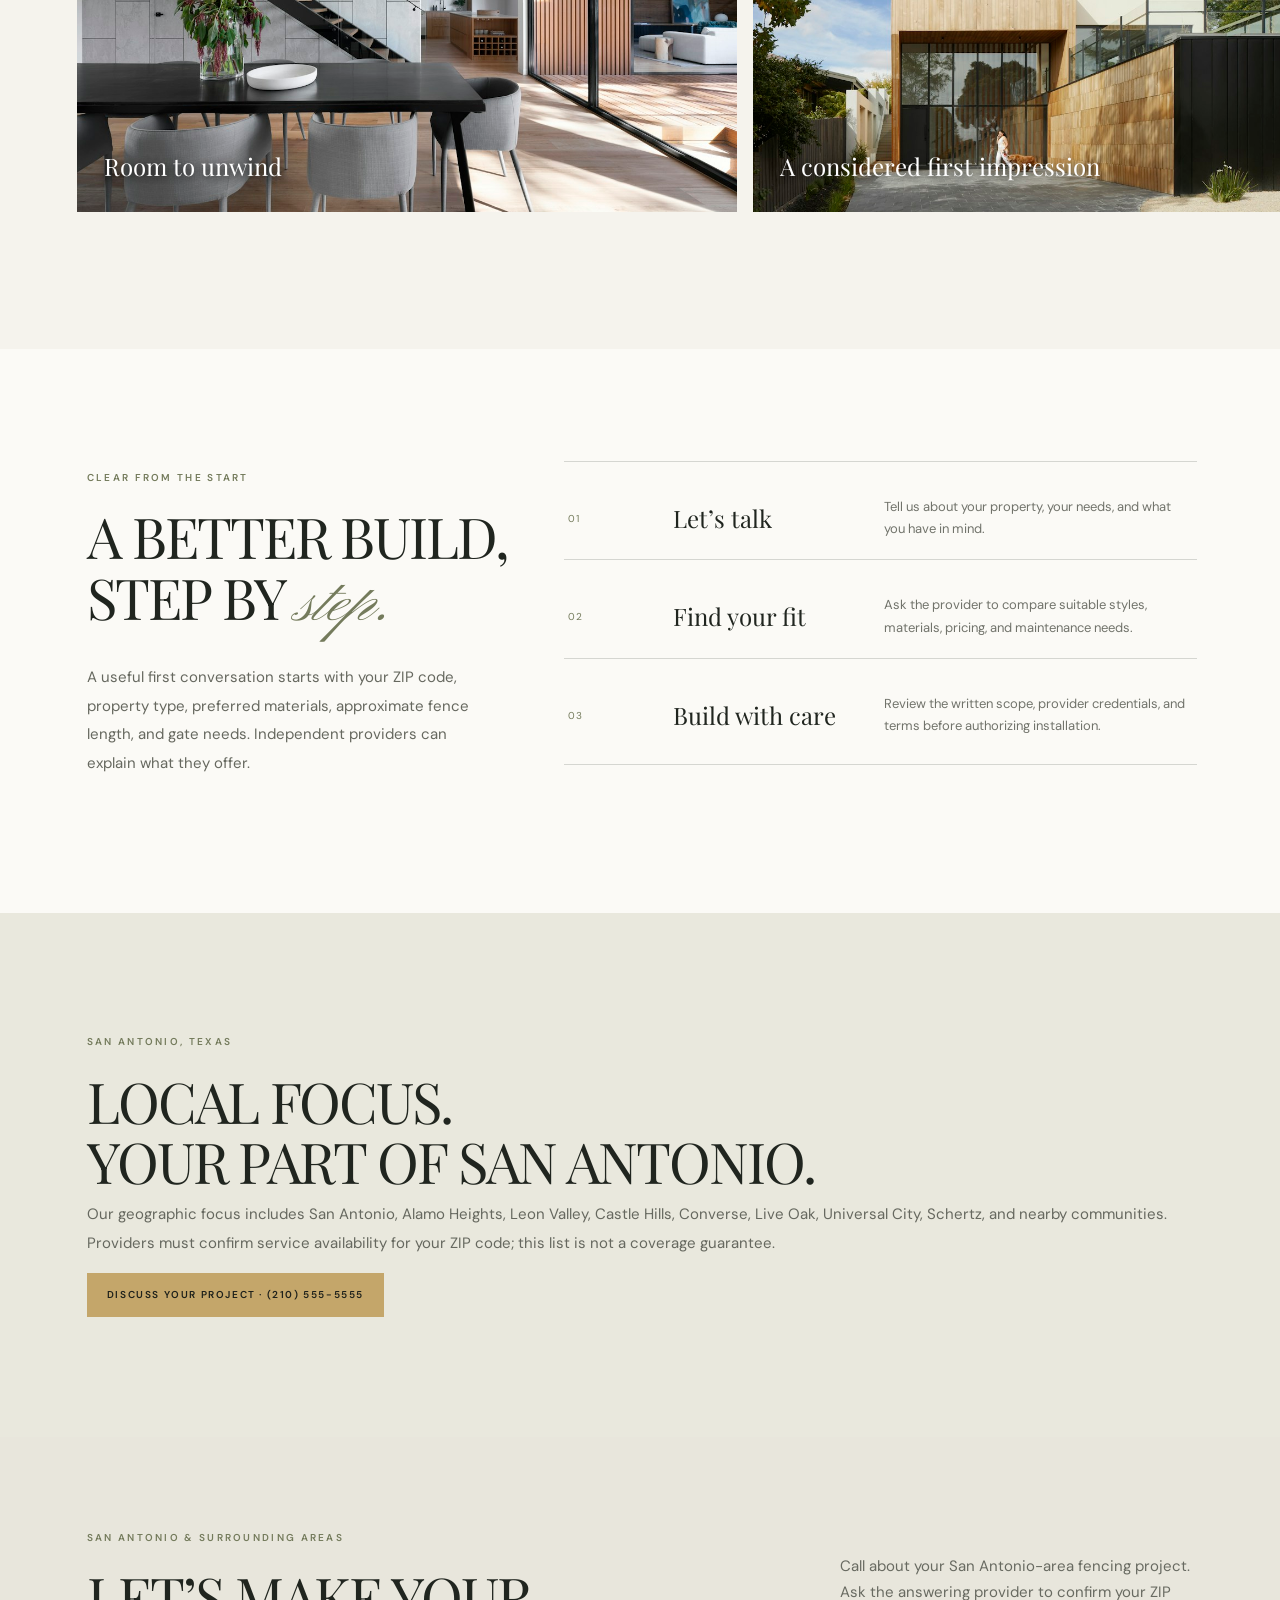
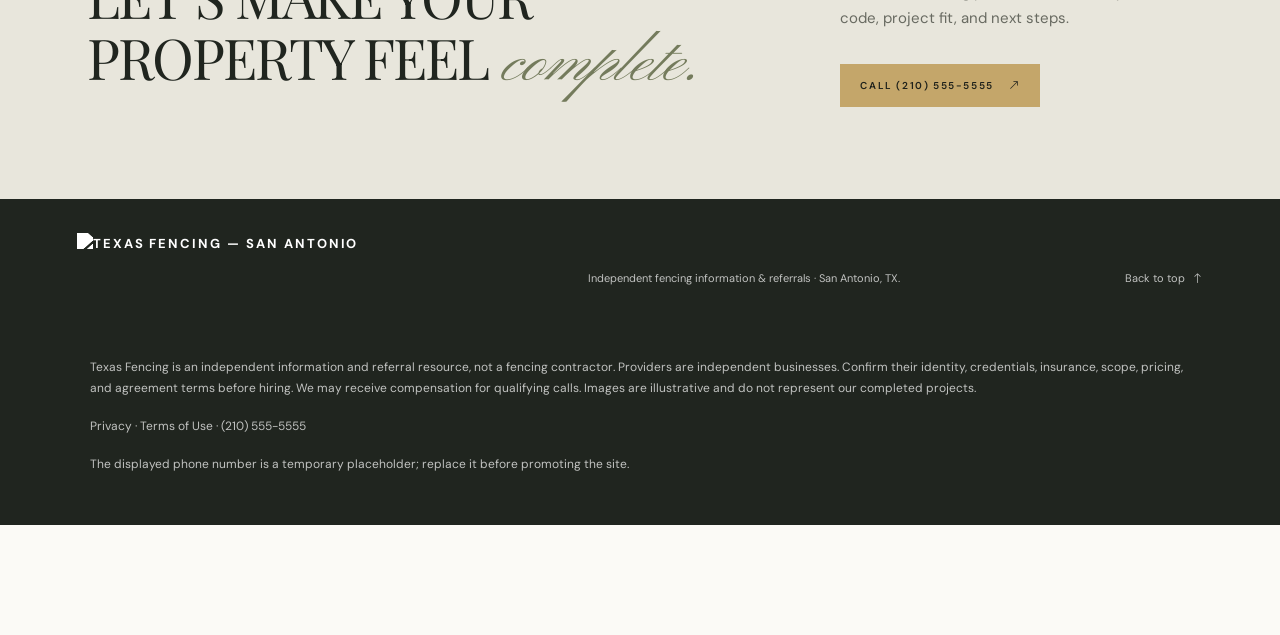
==== commit 6b36381e: "Add files via upload" ====
--- a/index.html
+++ b/index.html
@@ -13,11 +13,16 @@
   <link href="https://cdn.jsdelivr.net/npm/bootstrap-icons@1.11.3/font/bootstrap-icons.min.css" rel="stylesheet">
   
 <link rel="stylesheet" href="css/style.css">
+<style id="texas-fencing-logo">
+.navbar,.navbar.scrolled{background:rgba(246,244,237,.98);color:#20251f;border-bottom:1px solid #20251f22}.navbar .brand,.navbar .nav-link,.navbar .navbar-toggler,.navbar .nav-cta{color:#20251f}.navbar .nav-cta{border-color:#20251f55}.brand{flex-shrink:0}.brand-logo{display:block;width:245px;max-width:100%;height:auto}footer .brand-logo{width:285px;filter:brightness(0) invert(1)}footer .brand{background:transparent;padding:0}.policy-brand{display:inline-block;margin-bottom:30px}.header-call{flex-shrink:0}.nav-wrap{gap:18px}.navbar .nav-cta strong{white-space:nowrap}
+@media(min-width:992px) and (max-width:1199px){.navbar .brand-logo{width:210px}.navbar .nav-link{font-size:11px}.navbar .nav-cta{padding:10px 12px}}
+@media(max-width:991px){.navbar .brand-logo{width:225px}.navbar-toggler{margin-left:auto}.header-call{width:100%}}@media(max-width:359px){.navbar .brand-logo{width:195px}}
+</style>
 </head>
 <body>
   <nav class="navbar navbar-expand-lg" aria-label="Main navigation">
     <div class="nav-wrap container-fluid">
-      <a class="brand" href="#top" aria-label="Texas Fencing home"><span class="brand-mark">T</span><span>Texas Fencing</span></a>
+      <a class="brand" href="#top" aria-label="Texas Fencing home"><img class="brand-logo" src="assets/texas-fencing-logo.png" alt="Texas Fencing — San Antonio" width="931" height="300"></a>
       <button class="navbar-toggler" type="button" data-bs-toggle="collapse" data-bs-target="#mainNav" aria-controls="mainNav" aria-expanded="false" aria-label="Toggle navigation"><i class="bi bi-list"></i></button>
       <div class="collapse navbar-collapse justify-content-center" id="mainNav">
         <ul class="navbar-nav align-items-lg-center">
@@ -162,7 +167,7 @@
 
   <footer>
     <div class="d-flex justify-content-between align-items-center footer-flex">
-      <a class="brand" href="#top"><span class="brand-mark">T</span><span>Texas Fencing</span></a>
+      <a class="brand" href="#top"><img class="brand-logo" src="assets/texas-fencing-logo.png" alt="Texas Fencing — San Antonio" width="931" height="300"></a>
       <span>Independent fencing information &amp; referrals · San Antonio, TX.</span>
       <a href="#top">Back to top <i class="bi bi-arrow-up ms-1"></i></a>
     </div>
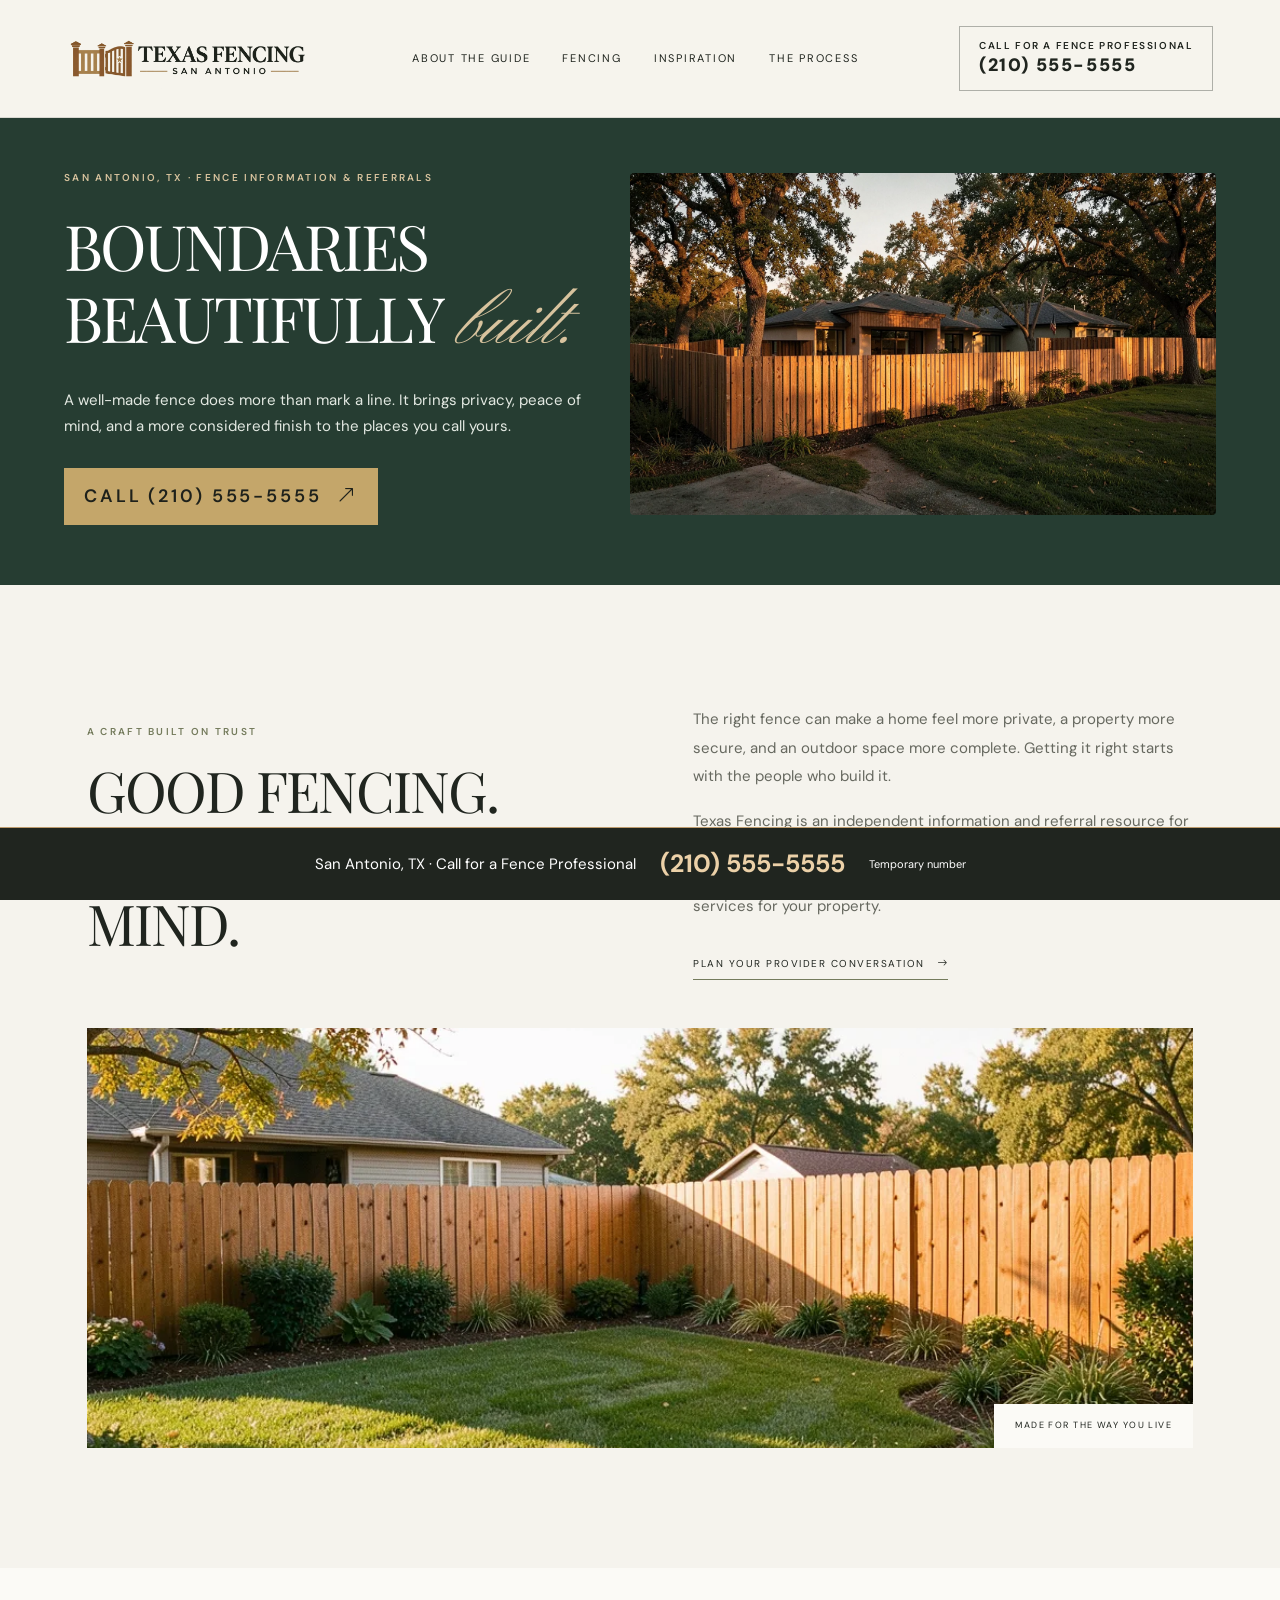
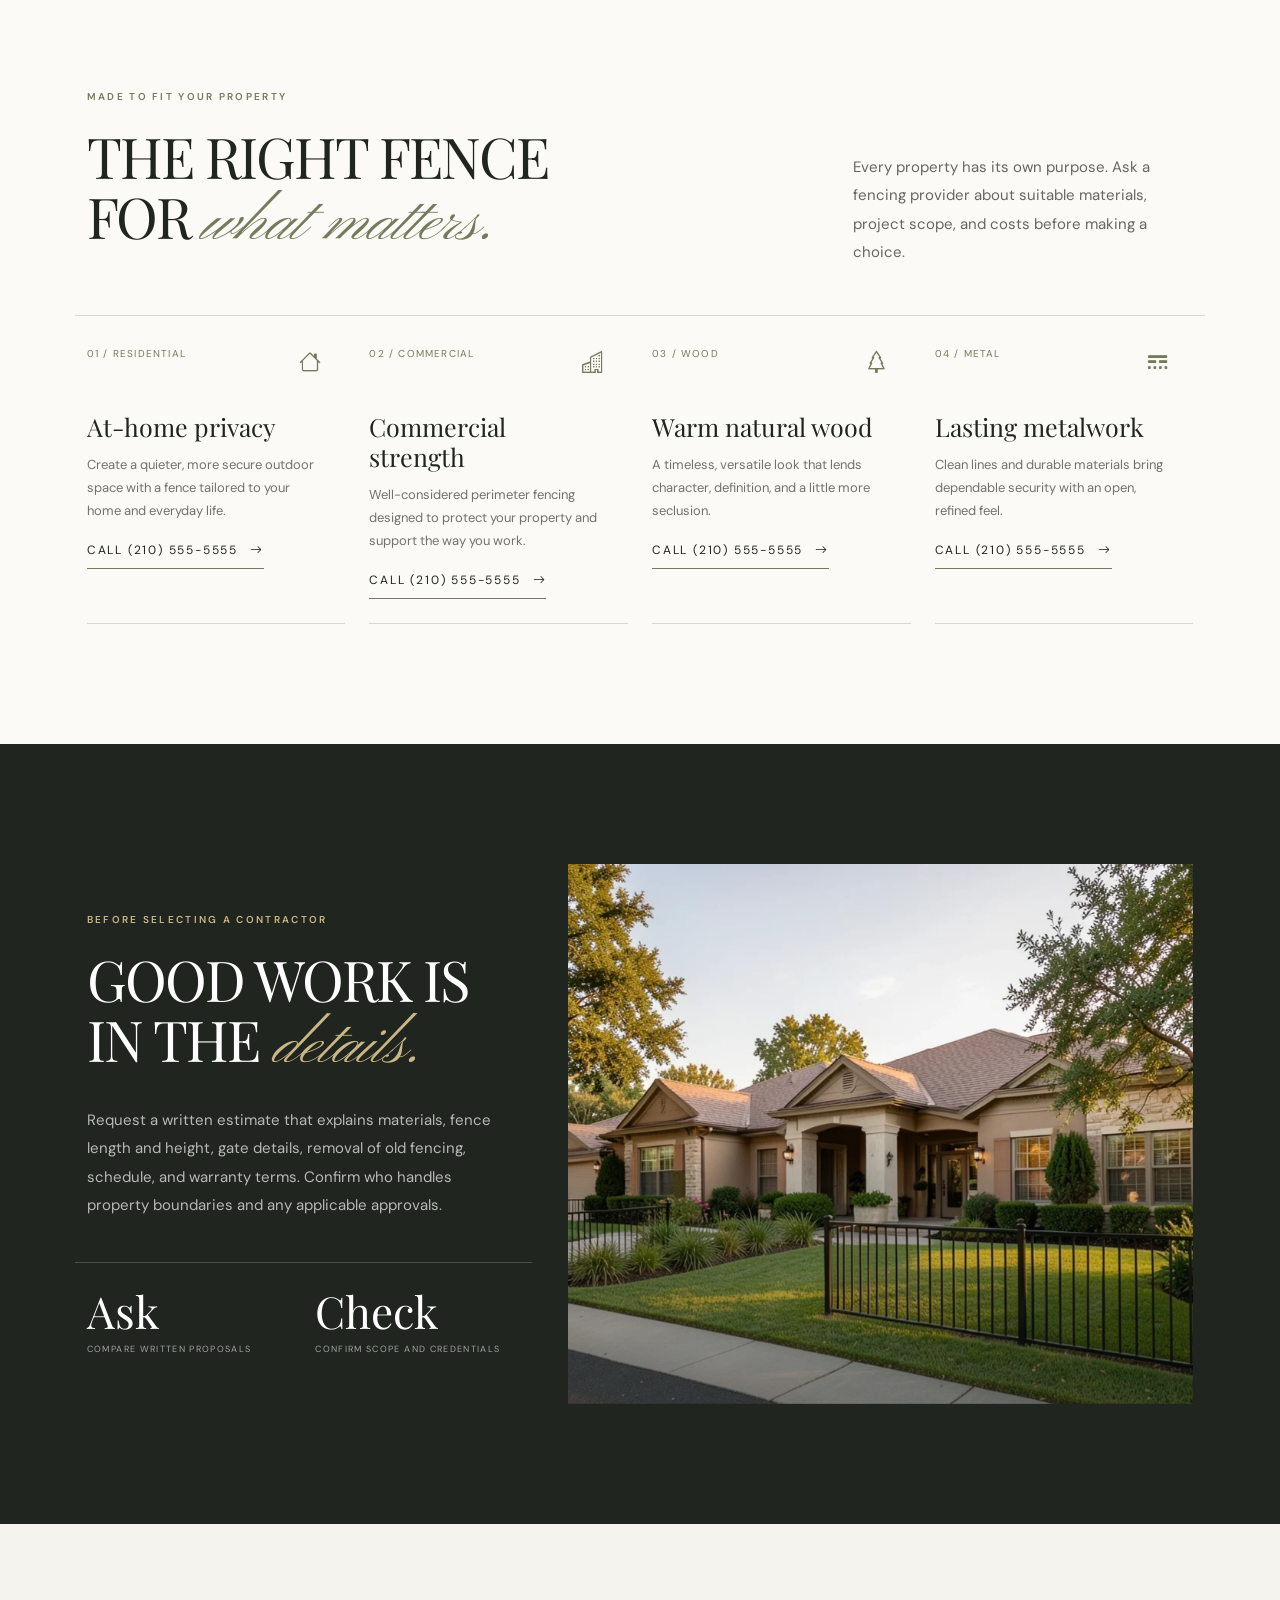
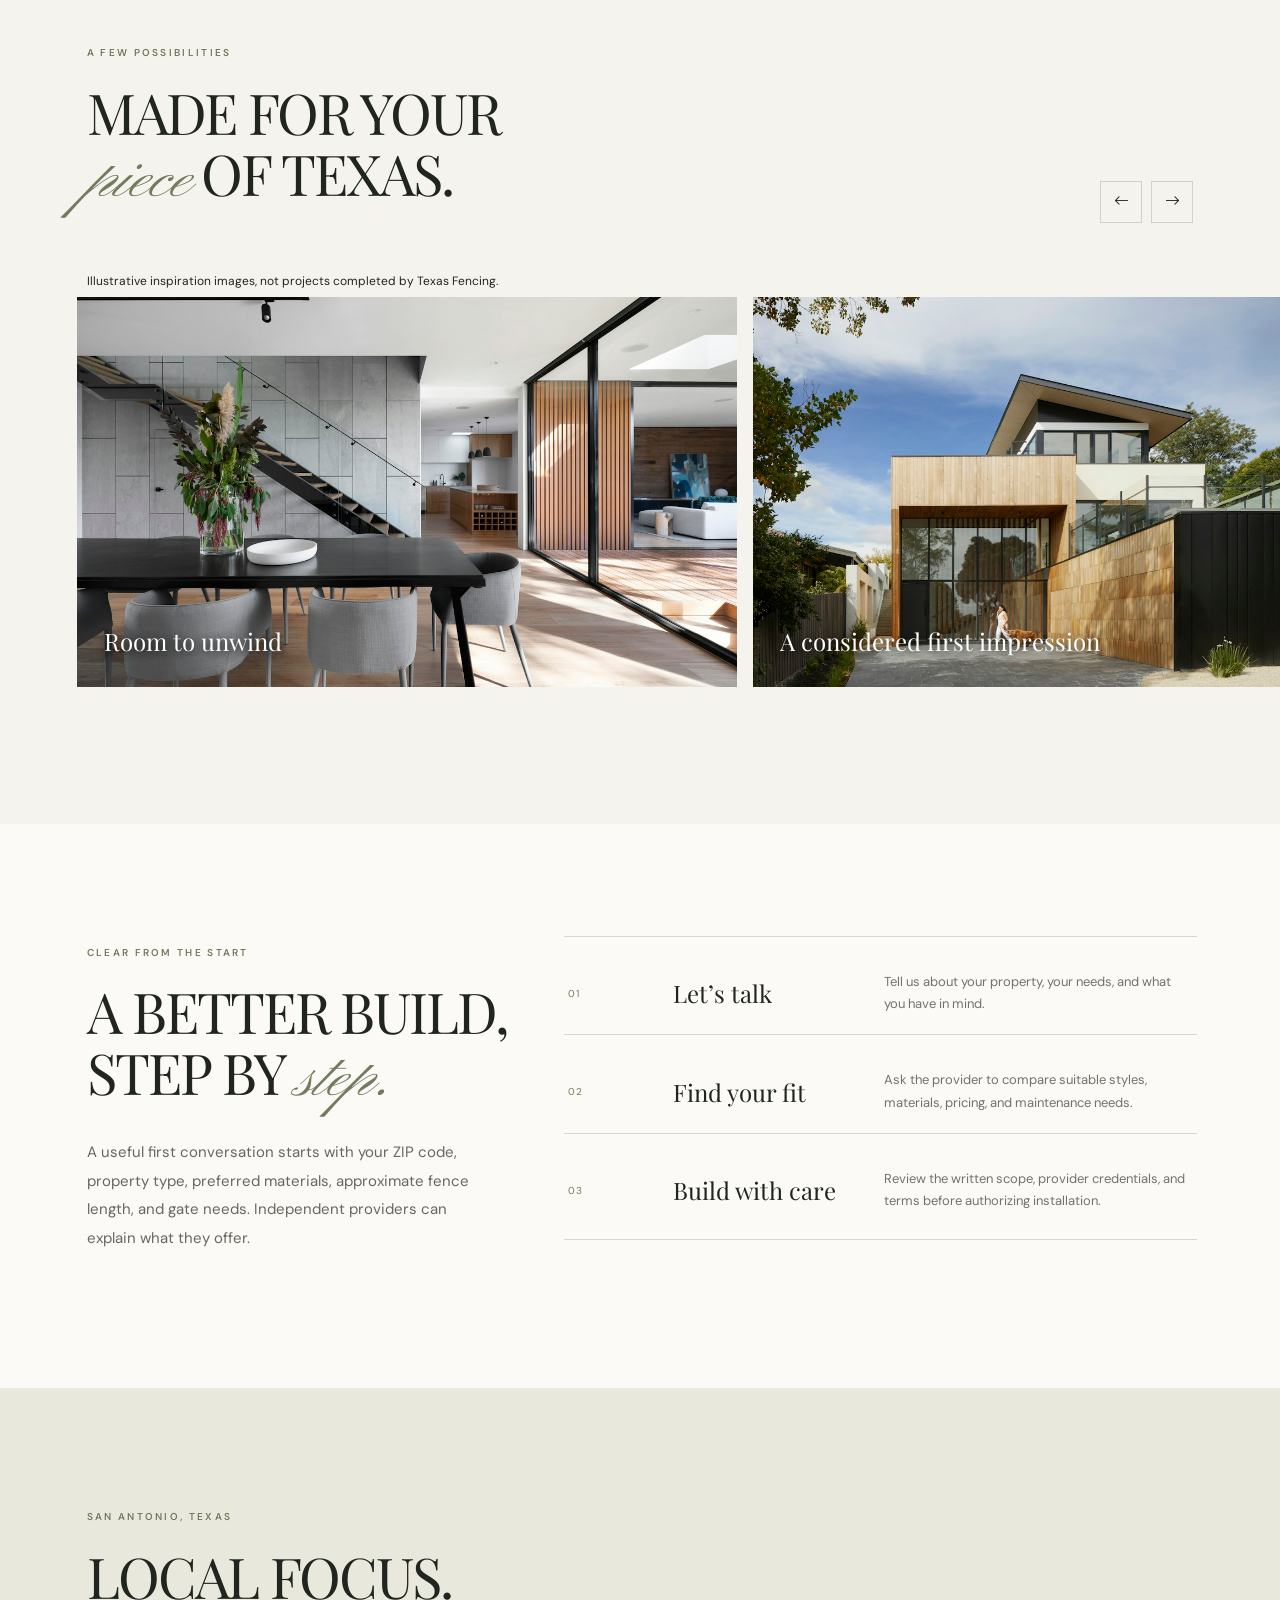
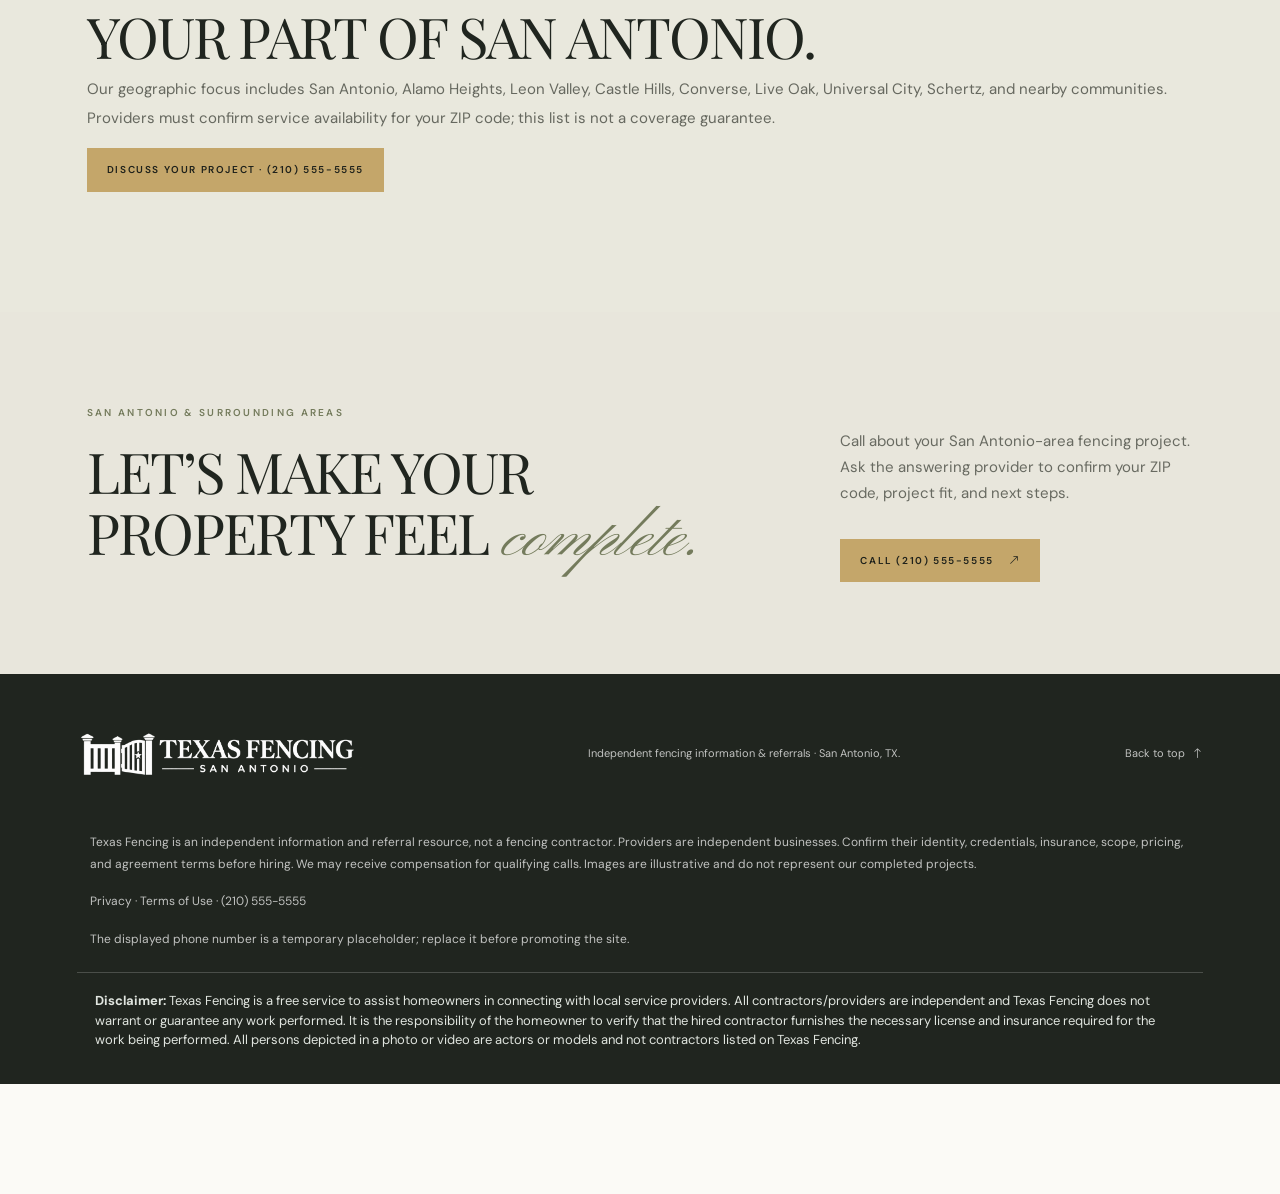
==== commit 8b444aed: "Add files via upload" ====
--- a/index.html
+++ b/index.html
@@ -18,7 +18,7 @@
 @media(min-width:992px) and (max-width:1199px){.navbar .brand-logo{width:210px}.navbar .nav-link{font-size:11px}.navbar .nav-cta{padding:10px 12px}}
 @media(max-width:991px){.navbar .brand-logo{width:225px}.navbar-toggler{margin-left:auto}.header-call{width:100%}}@media(max-width:359px){.navbar .brand-logo{width:195px}}
 </style>
-</head>
+<style id="full-fencing-hero">.navbar{position:sticky!important;inset:0 0 auto!important;top:0!important}.hero{height:auto!important;min-height:0!important;background:#263d32}.hero-sticky{position:relative!important;top:auto!important;height:auto!important;min-height:0!important;overflow:visible;display:grid;grid-template-columns:1fr 1.12fr;align-items:center;gap:42px;padding:45px max(5vw,24px) 60px}.hero-photo.first{position:relative!important;inset:auto!important;width:100%!important;height:auto!important;object-fit:contain!important;transform:none!important;opacity:1!important;grid-column:2;grid-row:1;border-radius:4px}.hero-shade,.hero-note,.scroll-cue{display:none!important}.hero-content{position:relative!important;inset:auto!important;max-width:100%;padding:0!important;grid-column:1;grid-row:1;color:white}.hero h1{font-size:clamp(2.5rem,4.9vw,4.8rem);line-height:1.15;margin:20px 0}.hero-copy{color:#e3e9e2;max-width:520px}.hero-content .eyebrow,.hero-content .script{color:#d8c39e}.hero-actions{flex-wrap:wrap}.hero-actions .btn-accent{font-size:18px;white-space:normal}@media(max-width:767px){.hero-sticky{display:flex;flex-direction:column;padding:25px 22px 50px;gap:30px}.hero-photo.first{order:0}.hero-content{order:1;width:100%}.hero h1{font-size:clamp(2.6rem,11vw,4.2rem)}} </style><style id="required-ppc-footer">footer .ppc-disclaimer{max-width:1140px;margin:22px auto 0;padding:18px 18px 0;border-top:1px solid #ffffff30;color:#e0e5df}footer .ppc-disclaimer p{font-size:13px;line-height:1.5;margin:0}footer.policy-ppc-footer{background:#263d32;padding:25px 0}footer.policy-ppc-footer .ppc-disclaimer{margin-top:0;padding-top:0;border:0}</style></head>
 <body>
   <nav class="navbar navbar-expand-lg" aria-label="Main navigation">
     <div class="nav-wrap container-fluid">
@@ -40,7 +40,6 @@
     <section class="hero" aria-label="Texas Fencing">
       <div class="hero-sticky">
         <img class="hero-photo first" src="assets/img-1.webp" alt="Welcoming home with a private garden and fencing">
-        <img class="hero-photo second" src="assets/img-2.webp" alt="Modern residence framed by a thoughtfully designed fence">
         <div class="hero-shade"></div>
         <div class="hero-content">
           <span class="eyebrow">San Antonio, TX · Fence information &amp; referrals</span>
@@ -171,7 +170,7 @@
       <span>Independent fencing information &amp; referrals · San Antonio, TX.</span>
       <a href="#top">Back to top <i class="bi bi-arrow-up ms-1"></i></a>
     </div>
-<div class="footer-disclosure"><p>Texas Fencing is an independent information and referral resource, not a fencing contractor. Providers are independent businesses. Confirm their identity, credentials, insurance, scope, pricing, and agreement terms before hiring. We may receive compensation for qualifying calls. Images are illustrative and do not represent our completed projects.</p><p><a href="privacy.html">Privacy</a> · <a href="terms.html">Terms of Use</a> · <a href="tel:+12105555555">(210) 555-5555</a></p><p>The displayed phone number is a temporary placeholder; replace it before promoting the site.</p></div></footer>
+<div class="footer-disclosure"><p>Texas Fencing is an independent information and referral resource, not a fencing contractor. Providers are independent businesses. Confirm their identity, credentials, insurance, scope, pricing, and agreement terms before hiring. We may receive compensation for qualifying calls. Images are illustrative and do not represent our completed projects.</p><p><a href="privacy.html">Privacy</a> · <a href="terms.html">Terms of Use</a> · <a href="tel:+12105555555">(210) 555-5555</a></p><p>The displayed phone number is a temporary placeholder; replace it before promoting the site.</p></div><div class="ppc-disclaimer"><p><strong>Disclaimer:</strong> Texas Fencing is a free service to assist homeowners in connecting with local service providers. All contractors/providers are independent and Texas Fencing does not warrant or guarantee any work performed. It is the responsibility of the homeowner to verify that the hired contractor furnishes the necessary license and insurance required for the work being performed. All persons depicted in a photo or video are actors or models and not contractors listed on Texas Fencing.</p></div></footer>
 
   <script src="https://cdn.jsdelivr.net/npm/bootstrap@5.3.3/dist/js/bootstrap.bundle.min.js"></script>
   <script>
@@ -184,13 +183,7 @@
       function updateScroll() {
         const y = window.scrollY || 0;
         nav.classList.toggle('scrolled', y > 30);
-        if (hero && !matchMedia('(prefers-reduced-motion: reduce)').matches) {
-          const rect = hero.getBoundingClientRect();
-          const progress = Math.min(1, Math.max(0, -rect.top / (hero.offsetHeight - innerHeight)));
-          first.style.transform = `scale(${1.02 + progress * .1})`;
-          second.style.transform = `scale(${1.08 + progress * .06})`;
-          second.style.opacity = Math.max(0, (progress - .35) / .65);
-        }
+
         ticking = false;
       }
       window.addEventListener('scroll', () => {
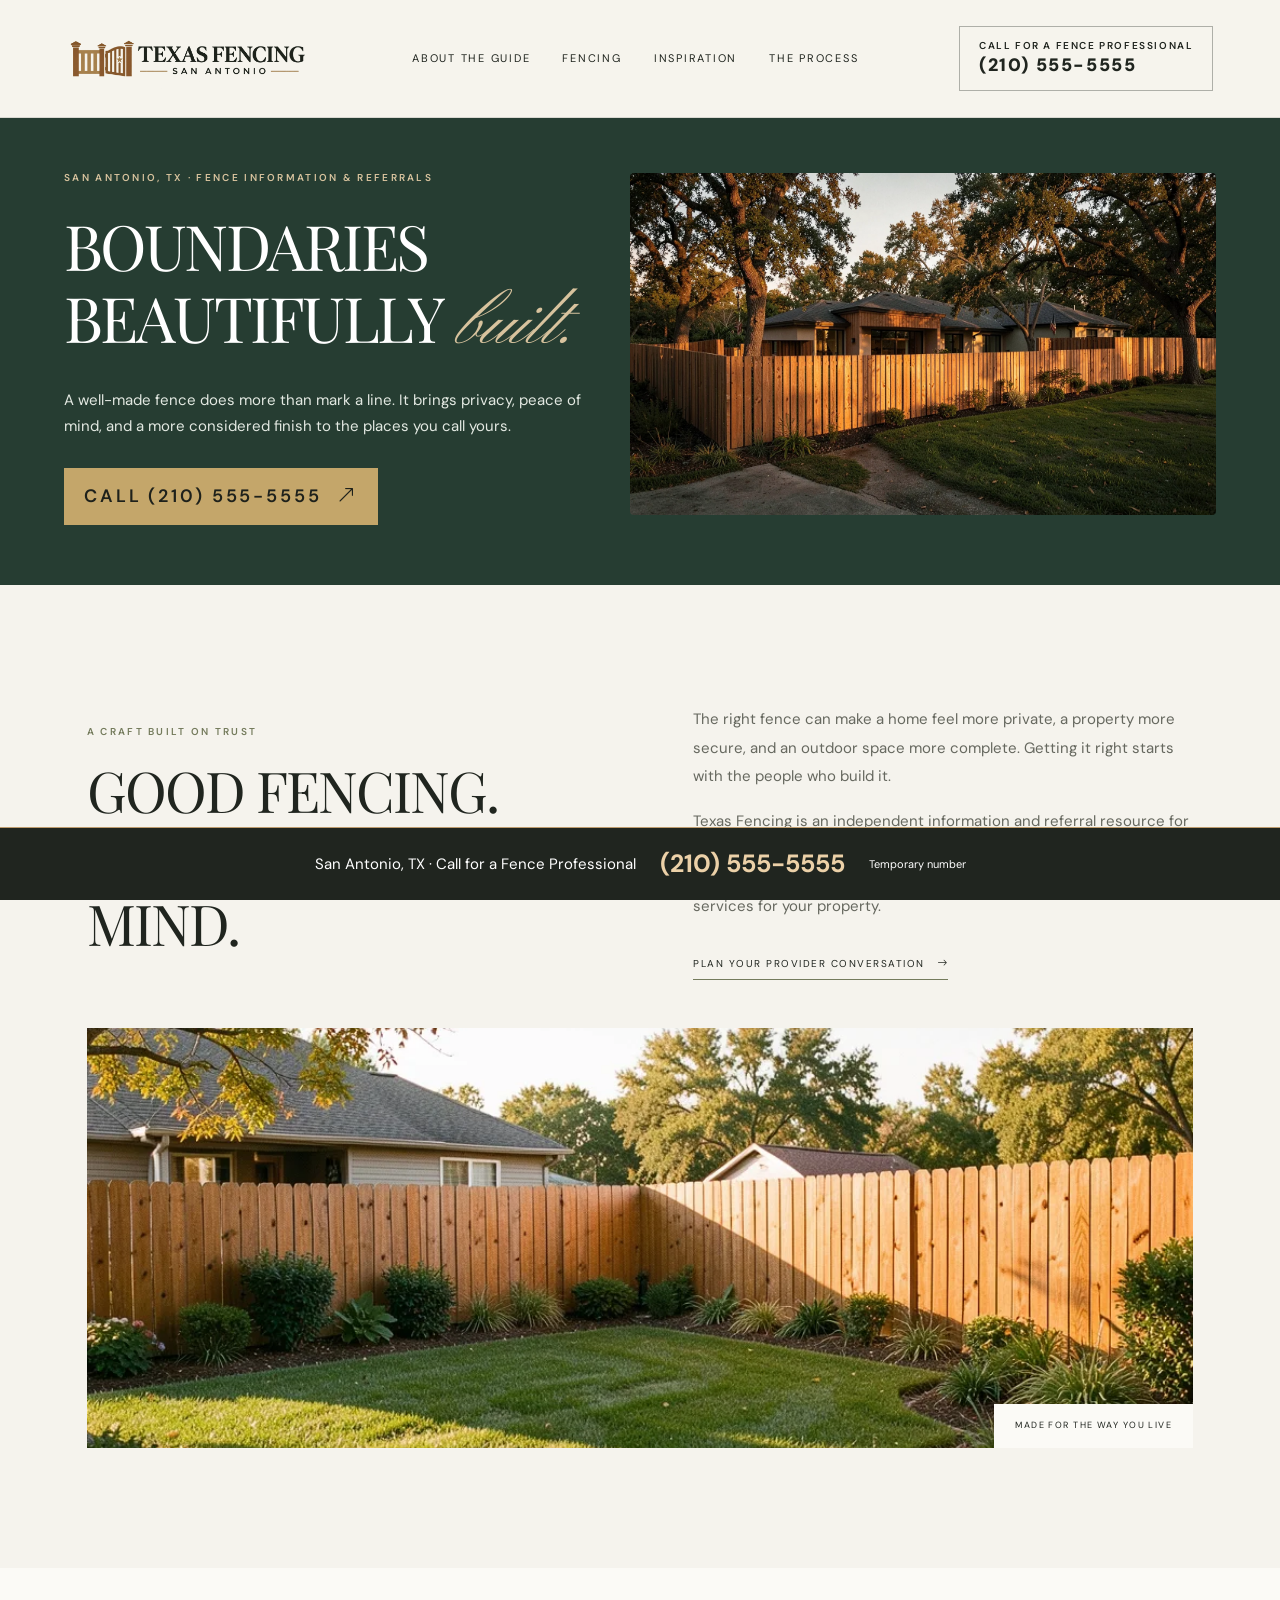
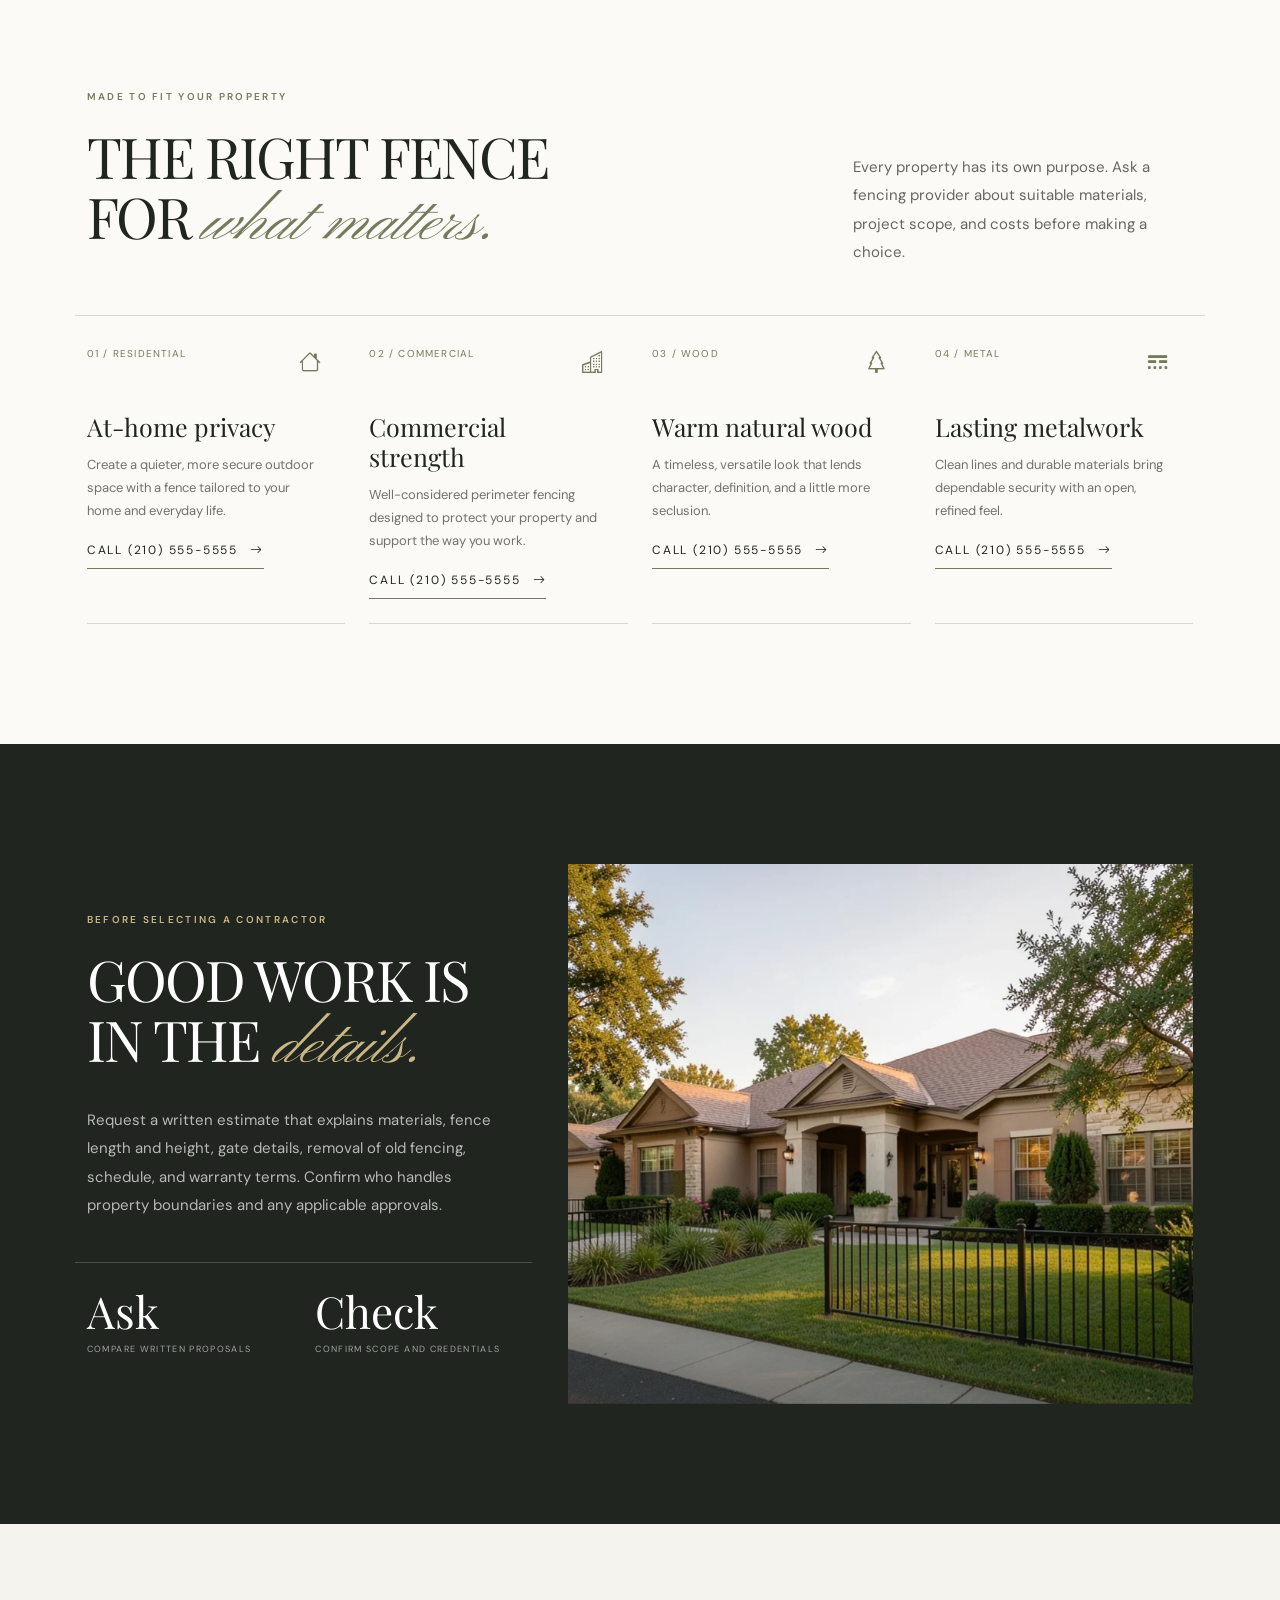
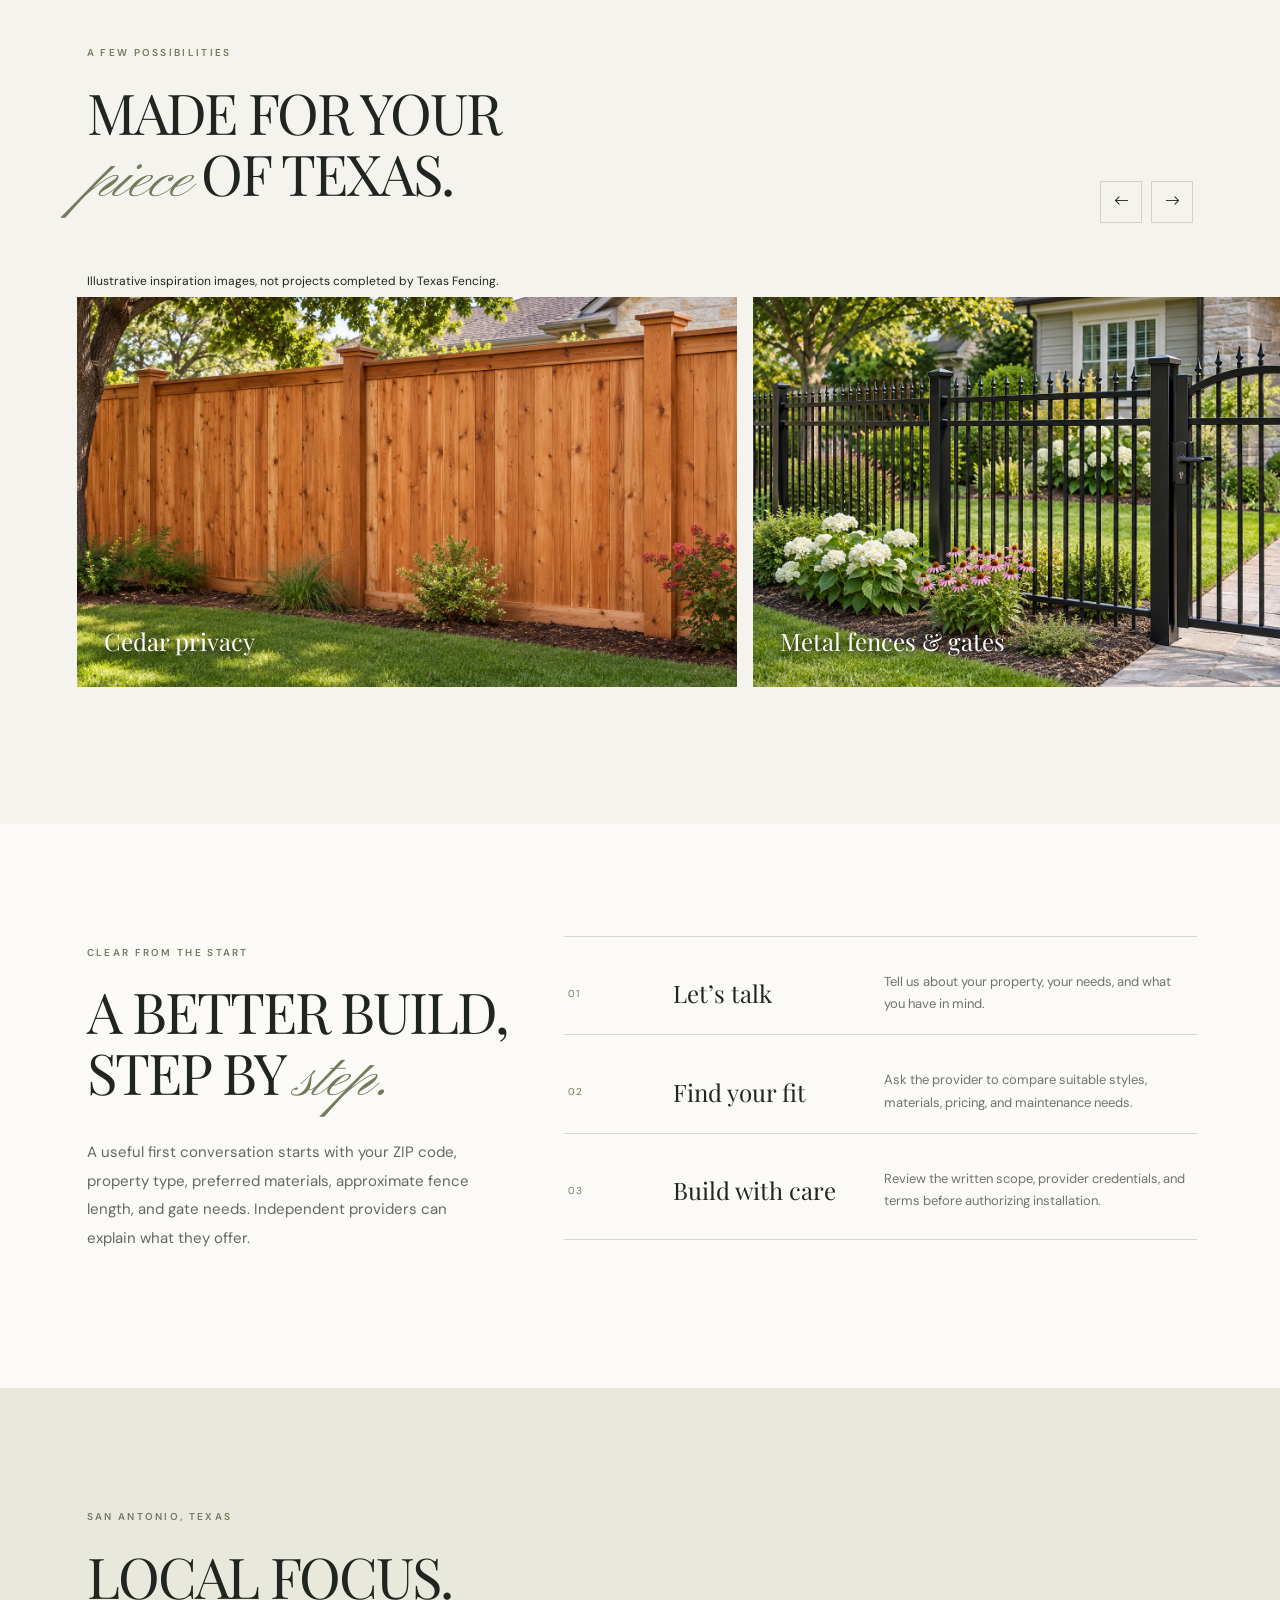
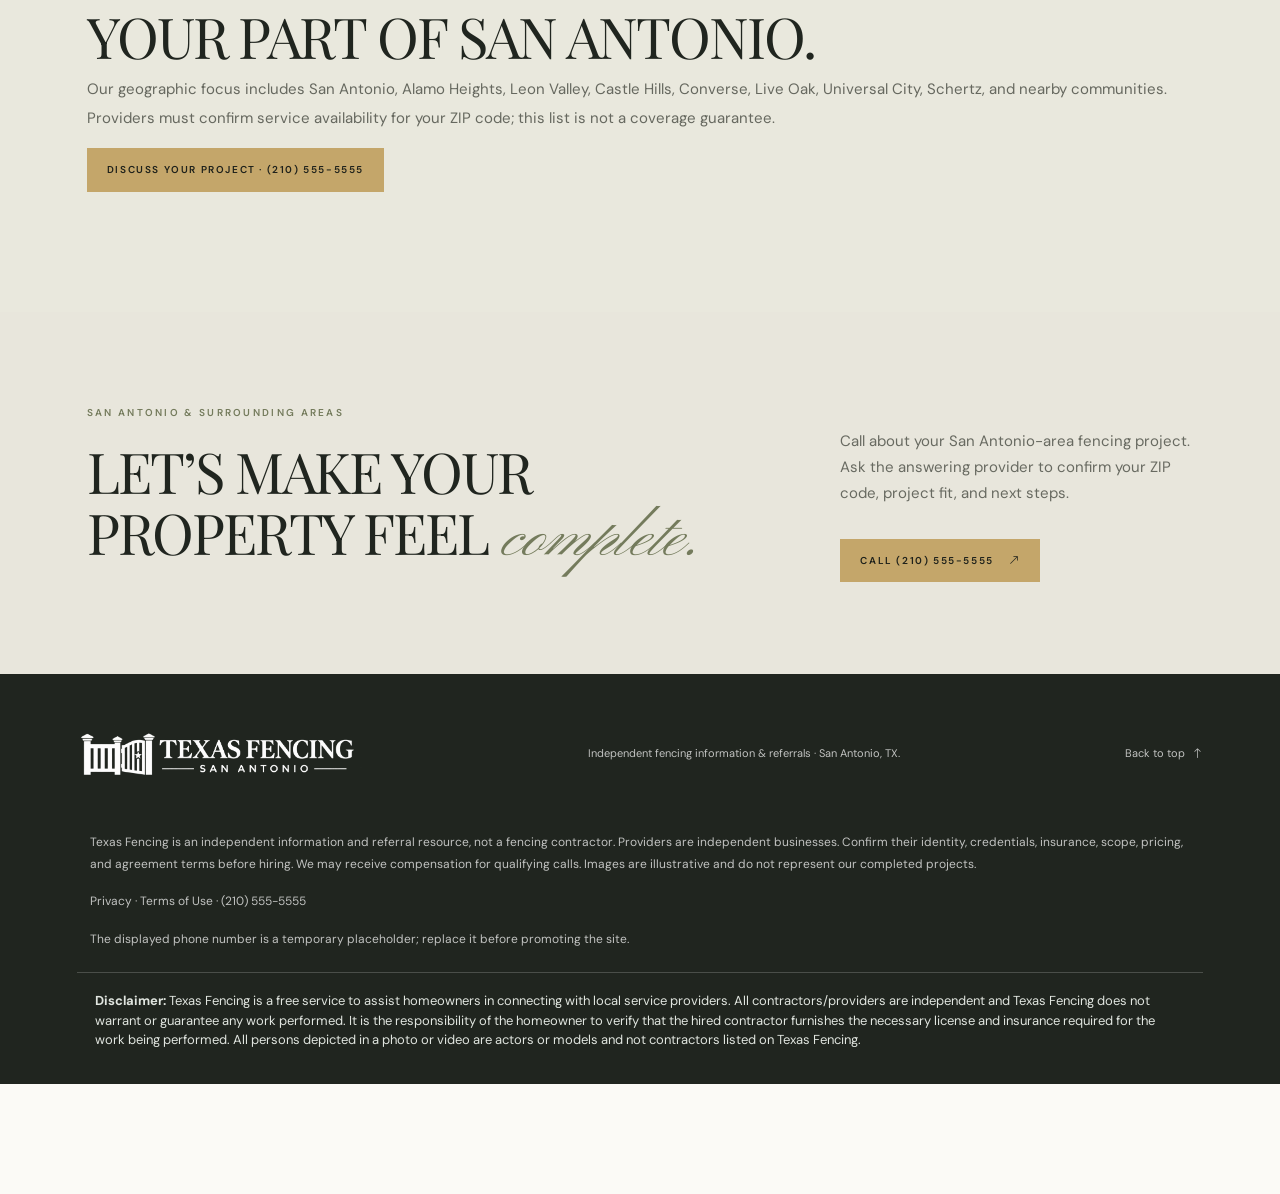
==== commit c8381af7: "Add files via upload" ====
--- a/index.html
+++ b/index.html
@@ -123,10 +123,10 @@
         </div>
       </div>
       <p class="section-inner image-note">Illustrative inspiration images, not projects completed by Texas Fencing.</p><div class="gallery-track" id="galleryTrack" aria-label="Fence inspiration gallery">
-        <figure><img src="assets/img-5.jpg" alt="Modern outdoor living space with quiet, natural finishes"><figcaption>Room to unwind</figcaption></figure>
-        <figure><img src="assets/img-6.jpg" alt="Refined residential entry and landscaped exterior"><figcaption>A considered first impression</figcaption></figure>
-        <figure><img src="assets/img-7.jpg" alt="Contemporary home exterior, clean architecture and natural surroundings"><figcaption>Built around your home</figcaption></figure>
-        <figure><img src="assets/img-8.jpg" alt="Warm home and tranquil outdoor landscape"><figcaption>Privacy, with purpose</figcaption></figure>
+        <figure><img src="assets/cedar-privacy-fence.webp" alt="Vertical cedar privacy fence enclosing a residential backyard" loading="lazy"><figcaption>Cedar privacy</figcaption></figure>
+        <figure><img src="assets/ornamental-metal-fence.webp" alt="Black ornamental metal residential fence and pedestrian gate" loading="lazy"><figcaption>Metal fences & gates</figcaption></figure>
+        <figure><img src="assets/white-vinyl-fence.webp" alt="White vinyl privacy fence around a home backyard" loading="lazy"><figcaption>White vinyl fencing</figcaption></figure>
+        <figure><img src="assets/horizontal-cedar-gate.webp" alt="Horizontal cedar slat fence and matching residential gate" loading="lazy"><figcaption>Horizontal cedar & gates</figcaption></figure>
       </div>
     </section>
 
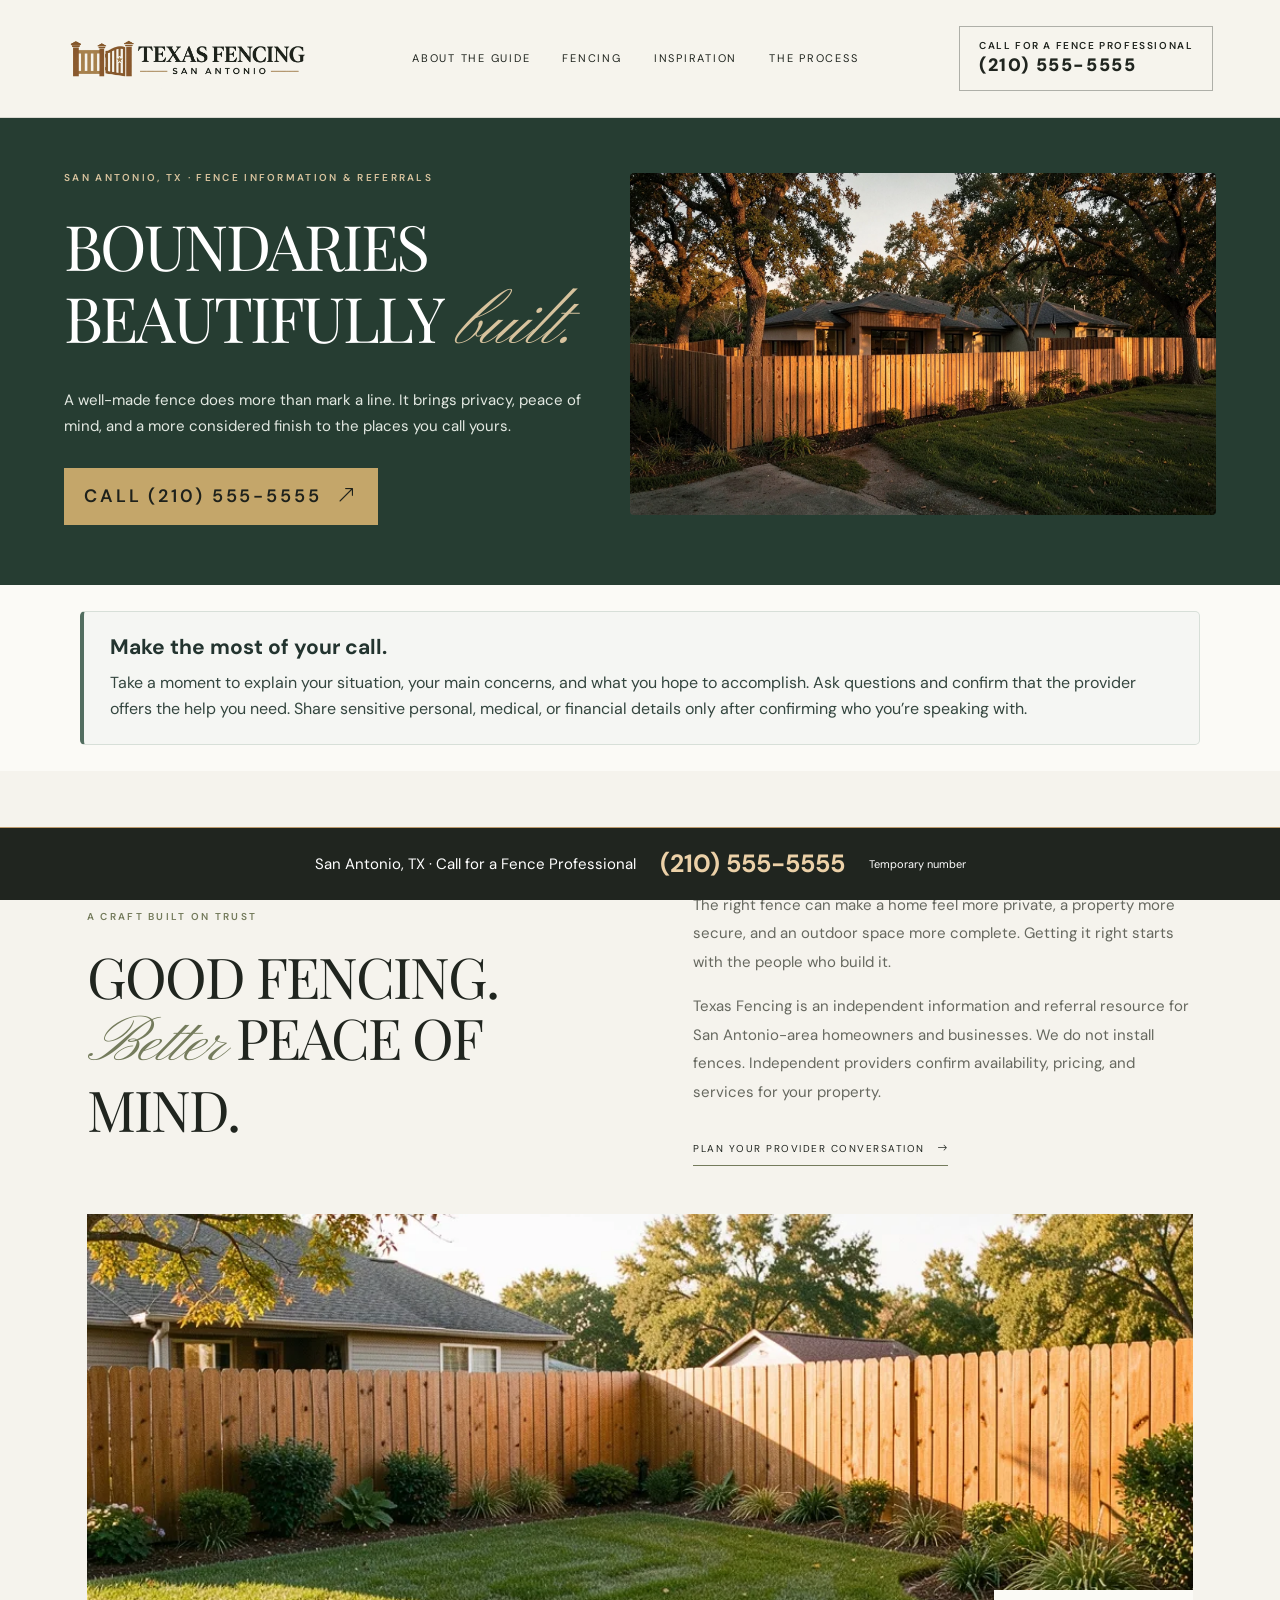
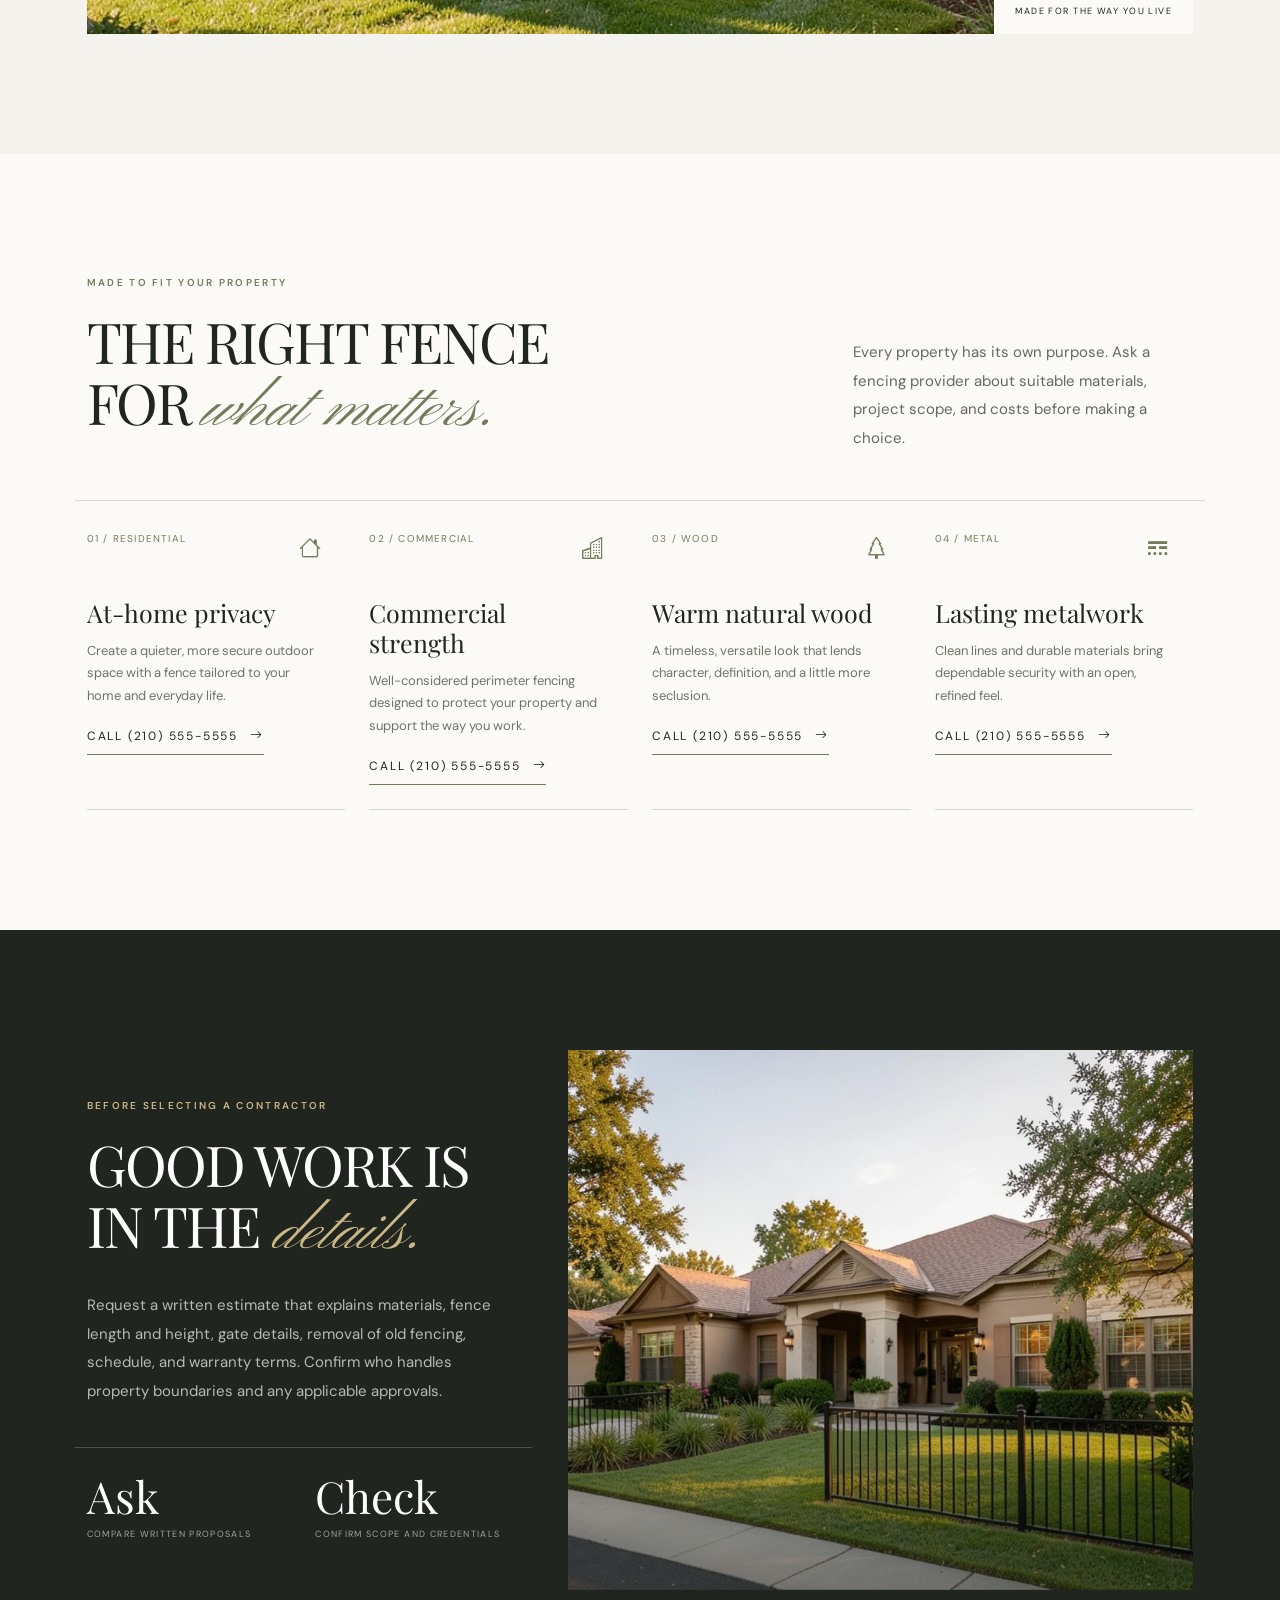
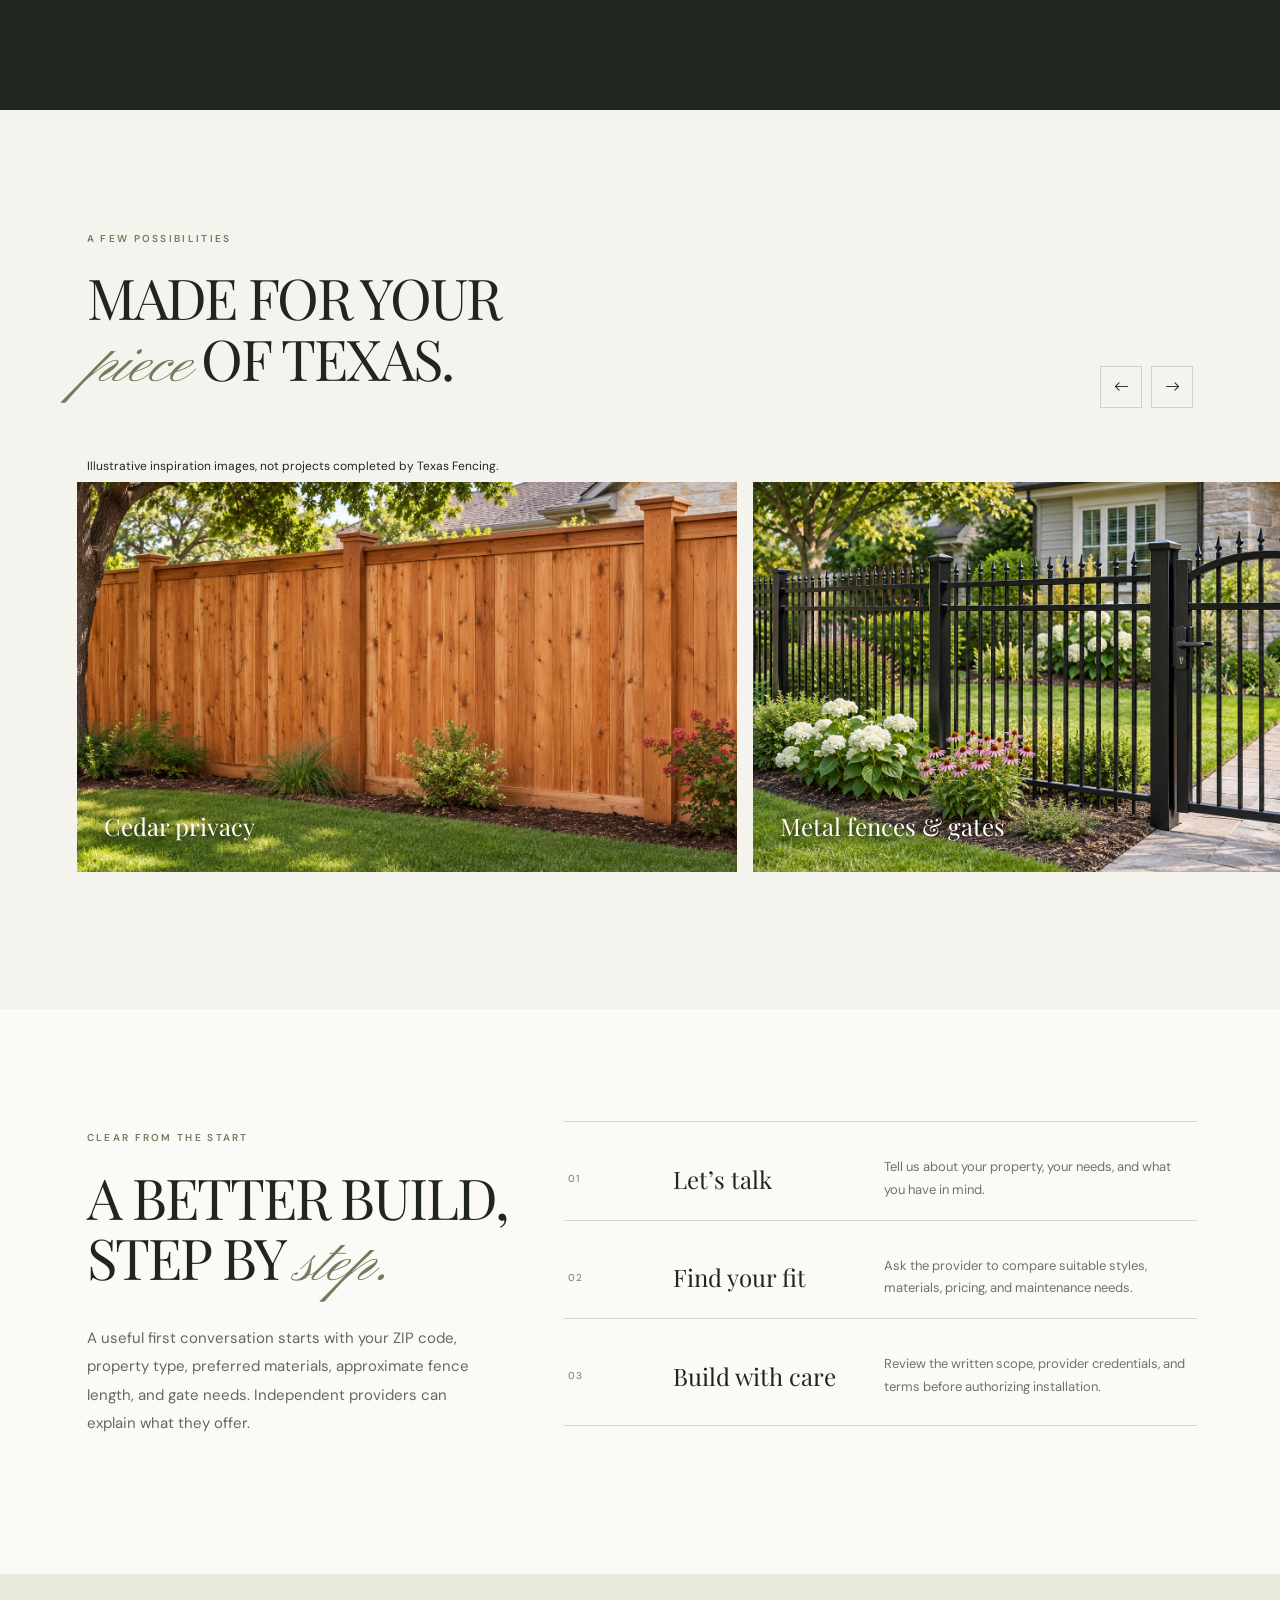
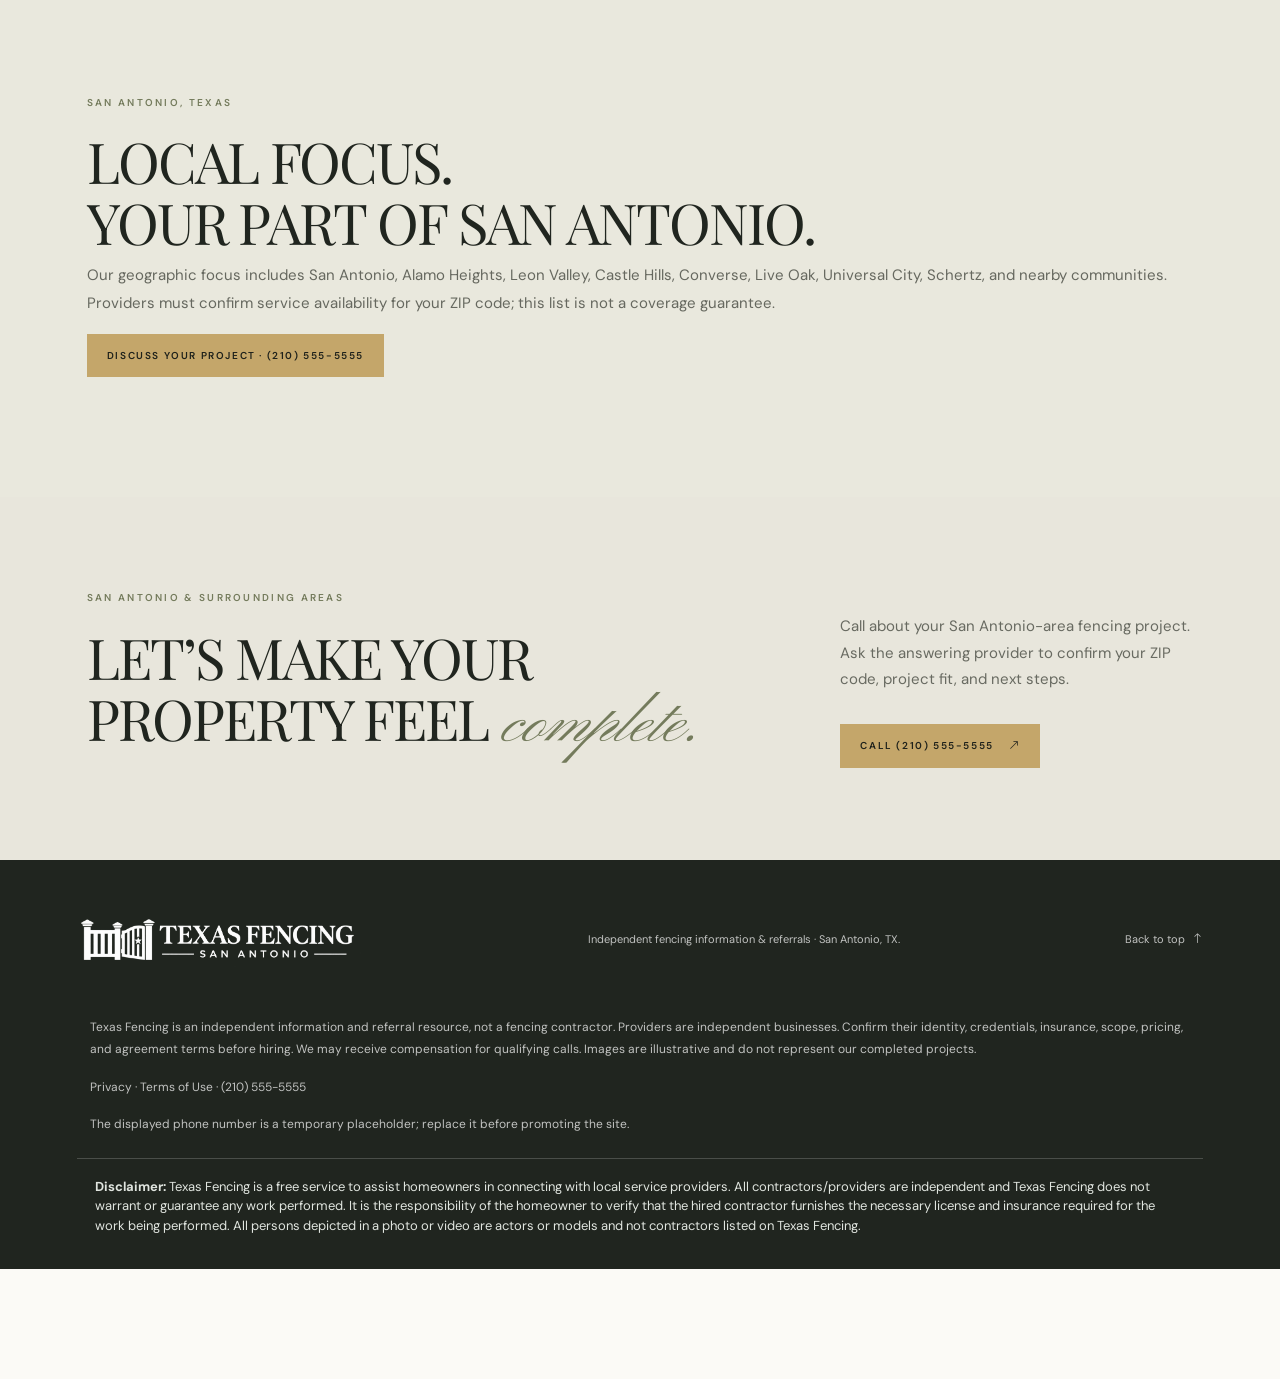
==== commit 34cc1879: "Add files via upload" ====
--- a/index.html
+++ b/index.html
@@ -18,7 +18,7 @@
 @media(min-width:992px) and (max-width:1199px){.navbar .brand-logo{width:210px}.navbar .nav-link{font-size:11px}.navbar .nav-cta{padding:10px 12px}}
 @media(max-width:991px){.navbar .brand-logo{width:225px}.navbar-toggler{margin-left:auto}.header-call{width:100%}}@media(max-width:359px){.navbar .brand-logo{width:195px}}
 </style>
-<style id="full-fencing-hero">.navbar{position:sticky!important;inset:0 0 auto!important;top:0!important}.hero{height:auto!important;min-height:0!important;background:#263d32}.hero-sticky{position:relative!important;top:auto!important;height:auto!important;min-height:0!important;overflow:visible;display:grid;grid-template-columns:1fr 1.12fr;align-items:center;gap:42px;padding:45px max(5vw,24px) 60px}.hero-photo.first{position:relative!important;inset:auto!important;width:100%!important;height:auto!important;object-fit:contain!important;transform:none!important;opacity:1!important;grid-column:2;grid-row:1;border-radius:4px}.hero-shade,.hero-note,.scroll-cue{display:none!important}.hero-content{position:relative!important;inset:auto!important;max-width:100%;padding:0!important;grid-column:1;grid-row:1;color:white}.hero h1{font-size:clamp(2.5rem,4.9vw,4.8rem);line-height:1.15;margin:20px 0}.hero-copy{color:#e3e9e2;max-width:520px}.hero-content .eyebrow,.hero-content .script{color:#d8c39e}.hero-actions{flex-wrap:wrap}.hero-actions .btn-accent{font-size:18px;white-space:normal}@media(max-width:767px){.hero-sticky{display:flex;flex-direction:column;padding:25px 22px 50px;gap:30px}.hero-photo.first{order:0}.hero-content{order:1;width:100%}.hero h1{font-size:clamp(2.6rem,11vw,4.2rem)}} </style><style id="required-ppc-footer">footer .ppc-disclaimer{max-width:1140px;margin:22px auto 0;padding:18px 18px 0;border-top:1px solid #ffffff30;color:#e0e5df}footer .ppc-disclaimer p{font-size:13px;line-height:1.5;margin:0}footer.policy-ppc-footer{background:#263d32;padding:25px 0}footer.policy-ppc-footer .ppc-disclaimer{margin-top:0;padding-top:0;border:0}</style></head>
+<style id="full-fencing-hero">.navbar{position:sticky!important;inset:0 0 auto!important;top:0!important}.hero{height:auto!important;min-height:0!important;background:#263d32}.hero-sticky{position:relative!important;top:auto!important;height:auto!important;min-height:0!important;overflow:visible;display:grid;grid-template-columns:1fr 1.12fr;align-items:center;gap:42px;padding:45px max(5vw,24px) 60px}.hero-photo.first{position:relative!important;inset:auto!important;width:100%!important;height:auto!important;object-fit:contain!important;transform:none!important;opacity:1!important;grid-column:2;grid-row:1;border-radius:4px}.hero-shade,.hero-note,.scroll-cue{display:none!important}.hero-content{position:relative!important;inset:auto!important;max-width:100%;padding:0!important;grid-column:1;grid-row:1;color:white}.hero h1{font-size:clamp(2.5rem,4.9vw,4.8rem);line-height:1.15;margin:20px 0}.hero-copy{color:#e3e9e2;max-width:520px}.hero-content .eyebrow,.hero-content .script{color:#d8c39e}.hero-actions{flex-wrap:wrap}.hero-actions .btn-accent{font-size:18px;white-space:normal}@media(max-width:767px){.hero-sticky{display:flex;flex-direction:column;padding:25px 22px 50px;gap:30px}.hero-photo.first{order:0}.hero-content{order:1;width:100%}.hero h1{font-size:clamp(2.6rem,11vw,4.2rem)}} </style><style id="required-ppc-footer">footer .ppc-disclaimer{max-width:1140px;margin:22px auto 0;padding:18px 18px 0;border-top:1px solid #ffffff30;color:#e0e5df}footer .ppc-disclaimer p{font-size:13px;line-height:1.5;margin:0}footer.policy-ppc-footer{background:#263d32;padding:25px 0}footer.policy-ppc-footer .ppc-disclaimer{margin-top:0;padding-top:0;border:0}</style><style id="call-preparation-styles">.call-preparation-note{display:block!important;position:relative!important;inset:auto!important;z-index:1;box-sizing:border-box;width:calc(100% - 40px);max-width:1120px;margin:26px auto!important;padding:22px 26px!important;background:#f5f6f3!important;color:#23342f!important;border:1px solid #d7dfd8;border-left:4px solid #526e60;border-radius:5px;text-align:left!important;font-style:normal;letter-spacing:normal!important}.call-preparation-note h2{font-family:inherit!important;font-size:21px!important;font-weight:700!important;line-height:1.3!important;letter-spacing:normal!important;text-transform:none!important;color:#23342f!important;margin:0 0 9px!important;padding:0!important}.call-preparation-note p{font-family:inherit!important;font-size:16px!important;font-weight:400!important;line-height:1.6!important;letter-spacing:normal!important;text-transform:none!important;color:#34463f!important;max-width:none!important;margin:0!important;padding:0!important}@media(max-width:600px){.call-preparation-note{width:calc(100% - 32px);padding:19px 20px!important;margin:20px auto!important}.call-preparation-note h2{font-size:20px!important}}</style></head>
 <body>
   <nav class="navbar navbar-expand-lg" aria-label="Main navigation">
     <div class="nav-wrap container-fluid">
@@ -52,7 +52,7 @@
         </div>
         <span class="hero-note">Independent information &amp; referrals · San Antonio, Texas</span>
       </div>
-    </section>
+    </section><aside class="call-preparation-note" aria-labelledby="call-preparation-title"><h2 id="call-preparation-title">Make the most of your call.</h2><p>Take a moment to explain your situation, your main concerns, and what you hope to accomplish. Ask questions and confirm that the provider offers the help you need. Share sensitive personal, medical, or financial details only after confirming who you’re speaking with.</p></aside>
 
     <section class="intro section-pad" id="story">
       <div class="section-inner">
